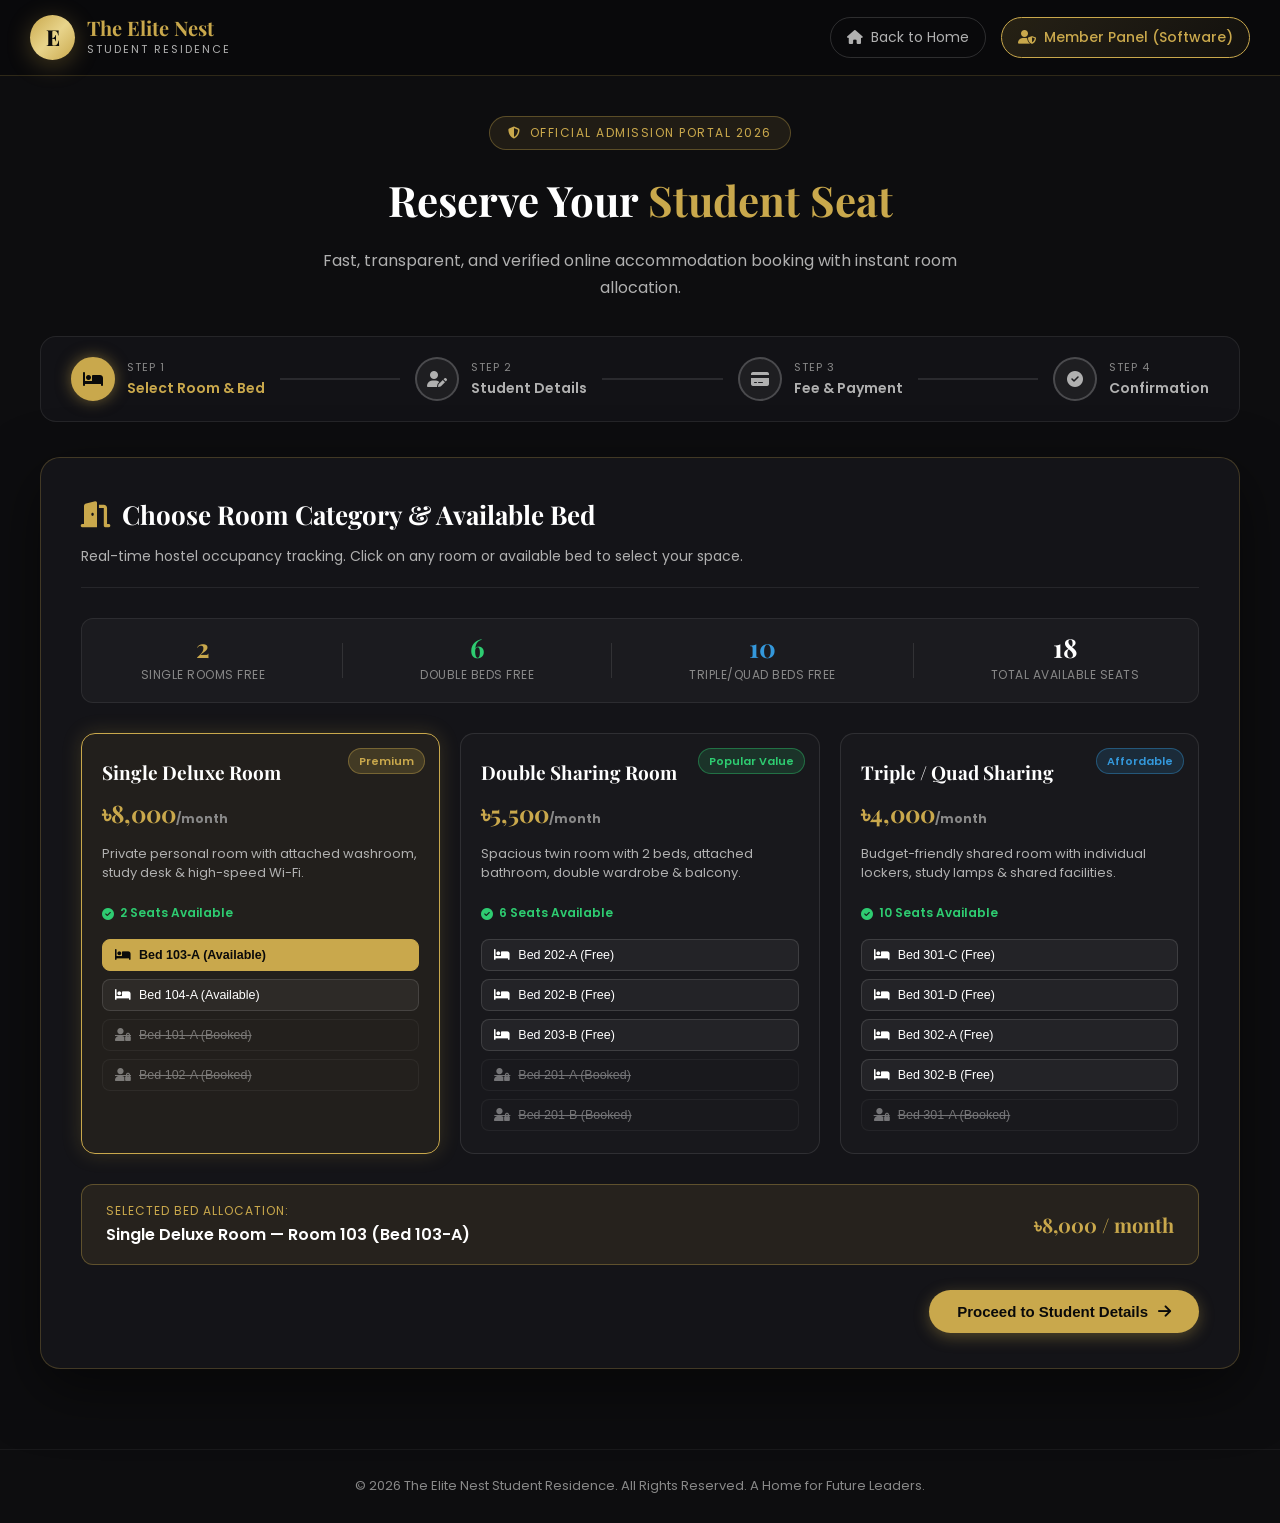
==== booking.html @ 665ea62c "Initial commit: Complete student hostel website, booking system and admin software" ====
<!DOCTYPE html>
<html lang="en">
<head>
    <meta charset="UTF-8">
    <meta name="viewport" content="width=device-width, initial-scale=1.0">
    <title>Online Admission & Seat Booking | The Elite Nest Student Residence</title>
    <meta name="description" content="Book your hostel seat online at The Elite Nest Student Residence. Check real-time seat availability, submit student details, and complete payment.">
    <link rel="preconnect" href="https://fonts.googleapis.com">
    <link rel="preconnect" href="https://fonts.gstatic.com" crossorigin>
    <link href="https://fonts.googleapis.com/css2?family=Playfair+Display:wght@500;600;700;800&family=Poppins:wght@300;400;500;600;700&family=Noto+Sans+Bengali:wght@400;500;600;700&display=swap" rel="stylesheet">
    <link rel="stylesheet" href="https://cdnjs.cloudflare.com/ajax/libs/font-awesome/6.5.1/css/all.min.css">
    <link rel="stylesheet" href="css/style.css">
    <link rel="stylesheet" href="css/booking.css">
    <link rel="stylesheet" href="css/responsive.css">
</head>
<body class="booking-body">

    <!-- Top Navigation Bar -->
    <header class="booking-header">
        <div class="booking-nav-container">
            <a href="index.html" class="logo">
                <span class="logo-icon">E</span>
                <div class="logo-text">
                    <span class="logo-name">The Elite Nest</span>
                    <span class="logo-tagline">Student Residence</span>
                </div>
            </a>
            
            <div class="booking-header-actions">
                <a href="index.html" class="header-link"><i class="fas fa-home"></i> Back to Home</a>
                <a href="member-panel.html" class="header-link panel-link"><i class="fas fa-user-shield"></i> Member Panel (Software)</a>
            </div>
        </div>
    </header>

    <!-- Main Booking Section -->
    <main class="booking-main">
        <div class="booking-container">
            
            <!-- Page Title -->
            <div class="booking-hero-header">
                <span class="booking-badge"><i class="fas fa-shield-alt"></i> Official Admission Portal 2026</span>
                <h1 class="booking-title">Reserve Your <span class="gold-text">Student Seat</span></h1>
                <p class="booking-subtitle">Fast, transparent, and verified online accommodation booking with instant room allocation.</p>
            </div>

            <!-- Stepper Indicators -->
            <div class="stepper-wrapper">
                <div class="stepper-item active" data-step="1">
                    <div class="stepper-circle"><i class="fas fa-bed"></i></div>
                    <div class="stepper-label">
                        <span class="step-num">Step 1</span>
                        <span class="step-title">Select Room & Bed</span>
                    </div>
                </div>
                <div class="stepper-line"></div>
                <div class="stepper-item" data-step="2">
                    <div class="stepper-circle"><i class="fas fa-user-edit"></i></div>
                    <div class="stepper-label">
                        <span class="step-num">Step 2</span>
                        <span class="step-title">Student Details</span>
                    </div>
                </div>
                <div class="stepper-line"></div>
                <div class="stepper-item" data-step="3">
                    <div class="stepper-circle"><i class="fas fa-credit-card"></i></div>
                    <div class="stepper-label">
                        <span class="step-num">Step 3</span>
                        <span class="step-title">Fee & Payment</span>
                    </div>
                </div>
                <div class="stepper-line"></div>
                <div class="stepper-item" data-step="4">
                    <div class="stepper-circle"><i class="fas fa-check-circle"></i></div>
                    <div class="stepper-label">
                        <span class="step-num">Step 4</span>
                        <span class="step-title">Confirmation</span>
                    </div>
                </div>
            </div>

            <!-- Multi-step Form Content -->
            <div class="booking-card">

                <!-- ================= STEP 1: SELECT ROOM & SEAT ================= -->
                <section id="step-1" class="booking-step active">
                    <div class="step-header">
                        <h2><i class="fas fa-door-open gold-text"></i> Choose Room Category & Available Bed</h2>
                        <p>Real-time hostel occupancy tracking. Click on any room or available bed to select your space.</p>
                    </div>

                    <!-- Live Availability Summary Bar -->
                    <div class="live-availability-bar">
                        <div class="avail-stat">
                            <span class="avail-val text-gold" id="availSingleCount">2</span>
                            <span class="avail-name">Single Rooms Free</span>
                        </div>
                        <div class="avail-divider"></div>
                        <div class="avail-stat">
                            <span class="avail-val text-green" id="availDoubleCount">6</span>
                            <span class="avail-name">Double Beds Free</span>
                        </div>
                        <div class="avail-divider"></div>
                        <div class="avail-stat">
                            <span class="avail-val text-blue" id="availTripleCount">10</span>
                            <span class="avail-name">Triple/Quad Beds Free</span>
                        </div>
                        <div class="avail-divider"></div>
                        <div class="avail-stat total">
                            <span class="avail-val" id="totalAvailBeds">18</span>
                            <span class="avail-name">Total Available Seats</span>
                        </div>
                    </div>

                    <!-- Room Type Selector Cards -->
                    <div class="room-selector-grid">
                        
                        <!-- Option 1: Single -->
                        <div class="room-select-card active" data-type="single" data-rent="8000" data-name="Single Deluxe Room">
                            <div class="r-badge">Premium</div>
                            <div class="r-top">
                                <h3>Single Deluxe Room</h3>
                                <div class="r-price">৳8,000<span>/month</span></div>
                            </div>
                            <p class="r-desc">Private personal room with attached washroom, study desk & high-speed Wi-Fi.</p>
                            <div class="r-status-badge free"><i class="fas fa-check-circle"></i> 2 Seats Available</div>
                            <div class="r-bed-grid">
                                <button type="button" class="bed-chip selected" data-room="Room 103" data-bed="Bed 103-A">
                                    <i class="fas fa-bed"></i> Bed 103-A (Available)
                                </button>
                                <button type="button" class="bed-chip" data-room="Room 104" data-bed="Bed 104-A">
                                    <i class="fas fa-bed"></i> Bed 104-A (Available)
                                </button>
                                <button type="button" class="bed-chip occupied" disabled title="Already Booked by Student">
                                    <i class="fas fa-user-lock"></i> Bed 101-A (Booked)
                                </button>
                                <button type="button" class="bed-chip occupied" disabled title="Already Booked by Student">
                                    <i class="fas fa-user-lock"></i> Bed 102-A (Booked)
                                </button>
                            </div>
                        </div>

                        <!-- Option 2: Double -->
                        <div class="room-select-card" data-type="double" data-rent="5500" data-name="Double Sharing Room">
                            <div class="r-badge popular">Popular Value</div>
                            <div class="r-top">
                                <h3>Double Sharing Room</h3>
                                <div class="r-price">৳5,500<span>/month</span></div>
                            </div>
                            <p class="r-desc">Spacious twin room with 2 beds, attached bathroom, double wardrobe & balcony.</p>
                            <div class="r-status-badge free"><i class="fas fa-check-circle"></i> 6 Seats Available</div>
                            <div class="r-bed-grid">
                                <button type="button" class="bed-chip" data-room="Room 202" data-bed="Bed 202-A">
                                    <i class="fas fa-bed"></i> Bed 202-A (Free)
                                </button>
                                <button type="button" class="bed-chip" data-room="Room 202" data-bed="Bed 202-B">
                                    <i class="fas fa-bed"></i> Bed 202-B (Free)
                                </button>
                                <button type="button" class="bed-chip" data-room="Room 203" data-bed="Bed 203-B">
                                    <i class="fas fa-bed"></i> Bed 203-B (Free)
                                </button>
                                <button type="button" class="bed-chip occupied" disabled title="Already Booked">
                                    <i class="fas fa-user-lock"></i> Bed 201-A (Booked)
                                </button>
                                <button type="button" class="bed-chip occupied" disabled title="Already Booked">
                                    <i class="fas fa-user-lock"></i> Bed 201-B (Booked)
                                </button>
                            </div>
                        </div>

                        <!-- Option 3: Triple/Quad -->
                        <div class="room-select-card" data-type="triple" data-rent="4000" data-name="Triple / Quad Sharing">
                            <div class="r-badge budget">Affordable</div>
                            <div class="r-top">
                                <h3>Triple / Quad Sharing</h3>
                                <div class="r-price">৳4,000<span>/month</span></div>
                            </div>
                            <p class="r-desc">Budget-friendly shared room with individual lockers, study lamps & shared facilities.</p>
                            <div class="r-status-badge free"><i class="fas fa-check-circle"></i> 10 Seats Available</div>
                            <div class="r-bed-grid">
                                <button type="button" class="bed-chip" data-room="Room 301" data-bed="Bed 301-C">
                                    <i class="fas fa-bed"></i> Bed 301-C (Free)
                                </button>
                                <button type="button" class="bed-chip" data-room="Room 301" data-bed="Bed 301-D">
                                    <i class="fas fa-bed"></i> Bed 301-D (Free)
                                </button>
                                <button type="button" class="bed-chip" data-room="Room 302" data-bed="Bed 302-A">
                                    <i class="fas fa-bed"></i> Bed 302-A (Free)
                                </button>
                                <button type="button" class="bed-chip" data-room="Room 302" data-bed="Bed 302-B">
                                    <i class="fas fa-bed"></i> Bed 302-B (Free)
                                </button>
                                <button type="button" class="bed-chip occupied" disabled title="Booked">
                                    <i class="fas fa-user-lock"></i> Bed 301-A (Booked)
                                </button>
                            </div>
                        </div>
                    </div>

                    <!-- Selected Summary Bar -->
                    <div class="selected-room-bar">
                        <div class="selected-info">
                            <span class="sel-label">Selected Bed Allocation:</span>
                            <span class="sel-value" id="selectedBedSummary">Single Deluxe Room — Room 103 (Bed 103-A)</span>
                        </div>
                        <div class="selected-rate">
                            <span class="sel-rent" id="selectedRentSummary">৳8,000 / month</span>
                        </div>
                    </div>

                    <!-- Step 1 Actions -->
                    <div class="step-actions">
                        <div></div>
                        <button type="button" class="btn-step btn-next" onclick="goToStep(2)">
                            Proceed to Student Details <i class="fas fa-arrow-right"></i>
                        </button>
                    </div>
                </section>

                <!-- ================= STEP 2: STUDENT DETAILS FORM ================= -->
                <section id="step-2" class="booking-step">
                    <div class="step-header">
                        <h2><i class="fas fa-user-graduate gold-text"></i> Student & Guardian Information</h2>
                        <p>Fill out the official student residence application form. All fields are securely stored in the hostel database.</p>
                    </div>

                    <form id="studentRegistrationForm" class="booking-form-grid" onsubmit="event.preventDefault(); goToStep(3);">
                        
                        <!-- Section: Personal Info -->
                        <div class="form-section-title">
                            <i class="fas fa-id-card"></i> 1. Personal Information
                        </div>

                        <div class="form-field">
                            <label>Full Student Name <span class="req">*</span></label>
                            <div class="input-wrap">
                                <i class="fas fa-user"></i>
                                <input type="text" id="studentName" placeholder="e.g. Shakib Al Hasan" required value="Sabbir Ahmed">
                            </div>
                        </div>

                        <div class="form-field">
                            <label>Gender <span class="req">*</span></label>
                            <div class="input-wrap">
                                <i class="fas fa-venus-mars"></i>
                                <select id="studentGender" required>
                                    <option value="Male" selected>Male</option>
                                    <option value="Female">Female</option>
                                    <option value="Other">Other</option>
                                </select>
                            </div>
                        </div>

                        <div class="form-field">
                            <label>Student Mobile Number <span class="req">*</span></label>
                            <div class="input-wrap">
                                <i class="fas fa-phone-alt"></i>
                                <input type="tel" id="studentPhone" placeholder="017XXXXXXXX" required value="01712-345678">
                            </div>
                        </div>

                        <div class="form-field">
                            <label>Email Address <span class="req">*</span></label>
                            <div class="input-wrap">
                                <i class="fas fa-envelope"></i>
                                <input type="email" id="studentEmail" placeholder="student@example.com" required value="sabbir.student@gmail.com">
                            </div>
                        </div>

                        <div class="form-field">
                            <label>Blood Group</label>
                            <div class="input-wrap">
                                <i class="fas fa-tint"></i>
                                <select id="studentBlood">
                                    <option value="A+">A+</option>
                                    <option value="B+" selected>B+</option>
                                    <option value="O+">O+</option>
                                    <option value="AB+">AB+</option>
                                    <option value="A-">A-</option>
                                    <option value="B-">B-</option>
                                    <option value="O-">O-</option>
                                    <option value="AB-">AB-</option>
                                </select>
                            </div>
                        </div>

                        <div class="form-field">
                            <label>Date of Birth</label>
                            <div class="input-wrap">
                                <i class="fas fa-calendar-alt"></i>
                                <input type="date" id="studentDob" value="2003-05-15">
                            </div>
                        </div>

                        <!-- Section: Guardian Info -->
                        <div class="form-section-title">
                            <i class="fas fa-users"></i> 2. Parents & Guardian Details
                        </div>

                        <div class="form-field">
                            <label>Father's Name <span class="req">*</span></label>
                            <div class="input-wrap">
                                <i class="fas fa-male"></i>
                                <input type="text" id="fatherName" placeholder="Father's full name" required value="Mohammad Nurul Islam">
                            </div>
                        </div>

                        <div class="form-field">
                            <label>Mother's Name <span class="req">*</span></label>
                            <div class="input-wrap">
                                <i class="fas fa-female"></i>
                                <input type="text" id="motherName" placeholder="Mother's full name" required value="Shirin Akhter">
                            </div>
                        </div>

                        <div class="form-field">
                            <label>Guardian / Emergency Phone <span class="req">*</span></label>
                            <div class="input-wrap">
                                <i class="fas fa-phone-volume"></i>
                                <input type="tel" id="guardianPhone" placeholder="018XXXXXXXX" required value="01819-223344">
                            </div>
                        </div>

                        <div class="form-field">
                            <label>Guardian Relation</label>
                            <div class="input-wrap">
                                <i class="fas fa-handshake"></i>
                                <input type="text" id="guardianRelation" placeholder="Father / Mother / Uncle" value="Father">
                            </div>
                        </div>

                        <!-- Section: Academic Info -->
                        <div class="form-section-title">
                            <i class="fas fa-university"></i> 3. Academic & Institute Details
                        </div>

                        <div class="form-field">
                            <label>College / University Name <span class="req">*</span></label>
                            <div class="input-wrap">
                                <i class="fas fa-graduation-cap"></i>
                                <input type="text" id="instituteName" placeholder="e.g. BUET, Dhaka University, NSU" required value="University of Dhaka (DU)">
                            </div>
                        </div>

                        <div class="form-field">
                            <label>Department / Subject <span class="req">*</span></label>
                            <div class="input-wrap">
                                <i class="fas fa-book"></i>
                                <input type="text" id="deptName" placeholder="e.g. Computer Science, Economics" required value="Software Engineering">
                            </div>
                        </div>

                        <div class="form-field">
                            <label>Student Roll / ID Number</label>
                            <div class="input-wrap">
                                <i class="fas fa-id-badge"></i>
                                <input type="text" id="studentRoll" placeholder="e.g. DU-2026-891" value="DU-SE-2026">
                            </div>
                        </div>

                        <div class="form-field">
                            <label>Semester / Academic Year</label>
                            <div class="input-wrap">
                                <i class="fas fa-layer-group"></i>
                                <input type="text" id="academicYear" placeholder="e.g. 1st Year, 2nd Semester" value="2nd Year">
                            </div>
                        </div>

                        <!-- Section: Address -->
                        <div class="form-section-title">
                            <i class="fas fa-map-marked-alt"></i> 4. Permanent Address
                        </div>

                        <div class="form-field full-width">
                            <label>Full Permanent Address (Village/Road, Post Office, Thana/Upazila, District) <span class="req">*</span></label>
                            <div class="input-wrap">
                                <i class="fas fa-home"></i>
                                <textarea id="permanentAddress" rows="2" placeholder="House/Village, Post Office, Police Station, District..." required>House #12, Road #4, Shantinagar, Mymensingh Sadar, Mymensingh</textarea>
                            </div>
                        </div>

                        <!-- Checkbox for rules -->
                        <div class="form-field full-width agreement-box">
                            <label class="check-label">
                                <input type="checkbox" id="agreeRules" checked required>
                                <span>I certify that all information provided above is true and I agree to abide by the codes of conduct, curfew rules, and discipline policies of <strong>The Elite Nest Student Residence</strong>.</span>
                            </label>
                        </div>

                        <!-- Step 2 Actions -->
                        <div class="step-actions full-width">
                            <button type="button" class="btn-step btn-prev" onclick="goToStep(1)">
                                <i class="fas fa-arrow-left"></i> Back to Room Selection
                            </button>
                            <button type="submit" class="btn-step btn-next">
                                Continue to Payment <i class="fas fa-arrow-right"></i>
                            </button>
                        </div>
                    </form>
                </section>

                <!-- ================= STEP 3: PAYMENT GATEWAY ================= -->
                <section id="step-3" class="booking-step">
                    <div class="step-header">
                        <h2><i class="fas fa-wallet gold-text"></i> Invoice & Payment Gateway Demo</h2>
                        <p>Complete payment to confirm your seat reservation. You will instantly receive booking credentials and access to the Member Panel.</p>
                    </div>

                    <div class="payment-layout">
                        <!-- Invoice Summary Column -->
                        <div class="invoice-summary-card">
                            <div class="invoice-header">
                                <div class="inv-brand">
                                    <span class="inv-logo">E</span>
                                    <span>The Elite Nest Residence</span>
                                </div>
                                <span class="inv-type">Admission Voucher</span>
                            </div>

                            <div class="invoice-student-snippet">
                                <div><strong id="invStudentName">Sabbir Ahmed</strong></div>
                                <div class="text-muted" id="invInstitute">University of Dhaka (DU)</div>
                                <div class="inv-pill" id="invRoomSnippet"><i class="fas fa-bed"></i> Room 103 (Bed 103-A)</div>
                            </div>

                            <div class="invoice-table">
                                <div class="inv-row">
                                    <span>1st Month Rent (<span id="invRoomTitle">Single Room</span>)</span>
                                    <strong id="invRentAmount">৳8,000</strong>
                                </div>
                                <div class="inv-row">
                                    <span>Security Deposit (Refundable)</span>
                                    <strong>৳5,000</strong>
                                </div>
                                <div class="inv-row">
                                    <span>Monthly Meal Fee (3 Times/Day)</span>
                                    <div class="meal-toggle-inline">
                                        <input type="checkbox" id="includeMealCheck" checked onchange="calculateTotalPayable()">
                                        <label for="includeMealCheck">Include (৳3,500)</label>
                                    </div>
                                    <strong id="invMealAmount">৳3,500</strong>
                                </div>
                                <div class="inv-row">
                                    <span>Admission & Wi-Fi Setup Fee</span>
                                    <span class="text-green"><del class="text-muted">৳1,500</del> <strong>৳0 (Free)</strong></span>
                                </div>
                                <div class="inv-divider"></div>
                                <div class="inv-row total-row">
                                    <span>Total Payable Today:</span>
                                    <strong class="total-price gold-text" id="invTotalAmount">৳16,500</strong>
                                </div>
                            </div>

                            <div class="secure-badge">
                                <i class="fas fa-lock"></i> 256-Bit SSL Encrypted & Verified Transaction
                            </div>
                        </div>

                        <!-- Payment Methods Column -->
                        <div class="payment-methods-card">
                            <h3>Select Payment Method</h3>
                            
                            <!-- Payment Option Tabs -->
                            <div class="pay-tabs">
                                <div class="pay-tab active" data-method="bkash">
                                    <img src="https://images.unsplash.com/photo-1556742049-0a67c5574f73?w=80&q=80" alt="bKash" class="pay-tab-icon">
                                    <span>bKash</span>
                                </div>
                                <div class="pay-tab" data-method="nagad">
                                    <span class="pay-tab-badge">Nagad</span>
                                    <span>Nagad</span>
                                </div>
                                <div class="pay-tab" data-method="rocket">
                                    <span class="pay-tab-badge rocket">Rocket</span>
                                    <span>Rocket</span>
                                </div>
                                <div class="pay-tab" data-method="card">
                                    <i class="fas fa-credit-card pay-tab-icon-fa"></i>
                                    <span>Cards / Visa</span>
                                </div>
                            </div>

                            <!-- bKash Panel -->
                            <div class="pay-panel active" id="panel-bkash">
                                <div class="gateway-instruction">
                                    <div class="merchant-box">
                                        <span class="m-label">Hostel bKash Merchant Number:</span>
                                        <span class="m-num">01799-887766</span>
                                        <button type="button" class="btn-copy" onclick="alert('Merchant number copied!')"><i class="fas fa-copy"></i> Copy</button>
                                    </div>
                                    <ol class="pay-steps-list">
                                        <li>Go to your bKash Mobile App or Dial *247#</li>
                                        <li>Choose <strong>Make Payment</strong> or Send Money</li>
                                        <li>Enter Merchant Account <strong>01799887766</strong></li>
                                        <li>Enter Amount: <strong id="bkashPayAmount">৳16,500</strong></li>
                                        <li>Enter Reference: <strong>ELITENEST</strong></li>
                                    </ol>
                                </div>

                                <div class="pay-form">
                                    <div class="form-field">
                                        <label>Your bKash Wallet Number <span class="req">*</span></label>
                                        <div class="input-wrap">
                                            <i class="fas fa-mobile-alt"></i>
                                            <input type="tel" id="bkashWalletNum" placeholder="01XXXXXXXXX" value="01712345678">
                                        </div>
                                    </div>
                                    <div class="form-field">
                                        <label>Transaction ID (TrxID) <span class="req">*</span></label>
                                        <div class="input-wrap">
                                            <i class="fas fa-receipt"></i>
                                            <input type="text" id="bkashTrxId" placeholder="e.g. BK892X78L1" value="BK892X78L1">
                                        </div>
                                    </div>
                                </div>
                            </div>

                            <!-- Instant Demo Payment Button -->
                            <div class="instant-demo-pay-box">
                                <div class="demo-notice">
                                    <i class="fas fa-info-circle"></i> <strong>Demo Simulator:</strong> Click below to simulate instantaneous payment verification without needing real funds.
                                </div>
                                <button type="button" class="btn-step btn-pay-now" id="btnPayConfirm" onclick="simulatePaymentProcess()">
                                    <i class="fas fa-check-double"></i> Complete Payment & Confirm Seat
                                </button>
                            </div>

                            <div class="step-actions mt-3">
                                <button type="button" class="btn-step btn-prev" onclick="goToStep(2)">
                                    <i class="fas fa-arrow-left"></i> Edit Student Details
                                </button>
                            </div>
                        </div>
                    </div>
                </section>

                <!-- ================= STEP 4: CONFIRMATION & ACCESS ================= -->
                <section id="step-4" class="booking-step">
                    <div class="confirmation-success-wrap">
                        
                        <div class="success-icon-ring">
                            <i class="fas fa-check"></i>
                        </div>

                        <span class="success-badge"><i class="fas fa-clock"></i> Payment Received — Awaiting Admin Approval</span>
                        <h2 class="success-title">Application Submitted Successfully!</h2>
                        <p class="success-subtitle">Thank you for applying to <strong>The Elite Nest Student Residence</strong>. Your payment has been received and your booking request has been sent to the hostel administrator for final verification and approval.</p>

                        <!-- Digital Student Booking Voucher Card -->
                        <div class="voucher-card">
                            <div class="voucher-top">
                                <div class="v-brand">
                                    <span class="logo-icon">E</span>
                                    <div>
                                        <h4>The Elite Nest</h4>
                                        <small>Student Residence</small>
                                    </div>
                                </div>
                                <div class="v-status">
                                    <span class="v-badge-paid" style="background:#f59e0b;"><i class="fas fa-hourglass-half"></i> PENDING ADMIN APPROVAL</span>
                                </div>
                            </div>

                            <div class="voucher-grid">
                                <div class="v-item">
                                    <span class="v-lbl">Booking Reference ID</span>
                                    <strong class="v-val gold-text" id="confBookingId">EN-2026-9042</strong>
                                </div>
                                <div class="v-item">
                                    <span class="v-lbl">Student Name</span>
                                    <strong class="v-val" id="confStudentName">Sabbir Ahmed</strong>
                                </div>
                                <div class="v-item">
                                    <span class="v-lbl">Allocated Room & Bed</span>
                                    <strong class="v-val text-green" id="confAllocatedBed">Room 103 — Bed 103-A</strong>
                                </div>
                                <div class="v-item">
                                    <span class="v-lbl">Institute</span>
                                    <strong class="v-val" id="confInstitute">University of Dhaka (DU)</strong>
                                </div>
                                <div class="v-item">
                                    <span class="v-lbl">Total Paid Amount</span>
                                    <strong class="v-val" id="confPaidAmount">৳16,500</strong>
                                </div>
                                <div class="v-item">
                                    <span class="v-lbl">Remaining Due</span>
                                    <strong class="v-val text-green">৳0 (Cleared)</strong>
                                </div>
                                <div class="v-item">
                                    <span class="v-lbl">Payment Method & TrxID</span>
                                    <strong class="v-val" id="confTrxSnippet">bKash (BK892X78L1)</strong>
                                </div>
                                <div class="v-item">
                                    <span class="v-lbl">Check-In Date</span>
                                    <strong class="v-val">Immediately / Next 1st of Month</strong>
                                </div>
                            </div>

                            <div class="voucher-barcode">
                                <div class="barcode-lines"></div>
                                <span>* EN-2026-STUDENT-PASS-VERIFIED *</span>
                            </div>
                        </div>

                        <!-- CTA to Enter Member Panel Software -->
                        <div class="confirmation-cta-actions">
                            <a href="member-panel.html" class="btn-step btn-panel-direct">
                                <i class="fas fa-laptop-code"></i> Enter Member Panel (Hostel Software) <i class="fas fa-external-link-alt"></i>
                            </a>
                            <button type="button" class="btn-step btn-outline" onclick="window.print()">
                                <i class="fas fa-print"></i> Print Admission Voucher
                            </button>
                            <a href="index.html" class="btn-step btn-home-link">
                                <i class="fas fa-home"></i> Back to Homepage
                            </a>
                        </div>
                    </div>
                </section>

            </div>
        </div>
    </main>

    <!-- Footer -->
    <footer class="booking-mini-footer">
        <p>&copy; 2026 The Elite Nest Student Residence. All Rights Reserved. A Home for Future Leaders.</p>
    </footer>

    <!-- Scripts -->
    <script src="js/hostel-data.js"></script>
    <script src="js/booking.js"></script>
</body>
</html>
---- css/style.css ----
/* ========================================
   THE ELITE NEST - STUDENT RESIDENCE
   Main Stylesheet
   Color Palette: Black, Gold, Dark Gray, White
   ======================================== */

/* ---------- CSS Variables ---------- */
:root {
    --gold: #c9a84c;
    --gold-light: #d4b96a;
    --gold-dark: #a68a3a;
    --gold-gradient: linear-gradient(135deg, #c9a84c, #e8d48b, #c9a84c);
    --black: #0a0a0a;
    --black-light: #1a1a1a;
    --dark: #111111;
    --dark-gray: #1e1e1e;
    --gray: #2a2a2a;
    --gray-medium: #888;
    --gray-light: #b0b0b0;
    --white: #ffffff;
    --off-white: #f5f5f0;
    --cream: #faf8f2;

    --font-heading: 'Playfair Display', serif;
    --font-body: 'Poppins', sans-serif;
    --font-bengali: 'Noto Sans Bengali', sans-serif;

    --shadow-sm: 0 2px 10px rgba(0,0,0,0.1);
    --shadow-md: 0 5px 25px rgba(0,0,0,0.15);
    --shadow-lg: 0 10px 40px rgba(0,0,0,0.2);
    --shadow-gold: 0 5px 25px rgba(201,168,76,0.3);

    --transition: all 0.3s ease;
    --transition-slow: all 0.6s ease;

    --radius-sm: 8px;
    --radius-md: 12px;
    --radius-lg: 20px;
    --radius-xl: 30px;
}

/* ---------- Reset & Base ---------- */
*,
*::before,
*::after {
    margin: 0;
    padding: 0;
    box-sizing: border-box;
}

html {
    scroll-behavior: smooth;
    scroll-padding-top: 80px;
}

body {
    font-family: var(--font-body);
    font-size: 16px;
    line-height: 1.7;
    color: var(--dark);
    background: var(--white);
    overflow-x: hidden;
}

a {
    text-decoration: none;
    color: inherit;
    transition: var(--transition);
}

img {
    max-width: 100%;
    height: auto;
    display: block;
}

ul {
    list-style: none;
}

.container {
    max-width: 1580px;
    margin: 0 auto;
    padding: 0 clamp(20px, 3.5vw, 55px);
}

.section {
    padding: 100px 0;
}

.gold-text {
    color: var(--gold);
}

/* ---------- Preloader ---------- */
#preloader {
    position: fixed;
    top: 0;
    left: 0;
    width: 100%;
    height: 100%;
    background: var(--black);
    display: flex;
    align-items: center;
    justify-content: center;
    z-index: 99999;
    transition: opacity 0.5s ease, visibility 0.5s ease;
}

#preloader.hidden {
    opacity: 0;
    visibility: hidden;
}

.loader {
    text-align: center;
}

.crown-icon {
    font-size: 50px;
    animation: pulse 1.5s infinite;
}

.loader-text {
    font-family: var(--font-heading);
    font-size: 28px;
    color: var(--gold);
    margin-top: 15px;
    letter-spacing: 3px;
}

@keyframes pulse {
    0%, 100% { transform: scale(1); opacity: 1; }
    50% { transform: scale(1.1); opacity: 0.7; }
}

/* ---------- WhatsApp Float ---------- */
.whatsapp-float {
    position: fixed;
    bottom: 30px;
    right: 30px;
    width: 60px;
    height: 60px;
    background: #25D366;
    color: white;
    border-radius: 50%;
    display: flex;
    align-items: center;
    justify-content: center;
    font-size: 30px;
    z-index: 999;
    box-shadow: 0 4px 15px rgba(37,211,102,0.4);
    transition: var(--transition);
}

.whatsapp-float:hover {
    transform: scale(1.1);
    box-shadow: 0 6px 25px rgba(37,211,102,0.5);
}

/* ---------- Back to Top ---------- */
#backToTop {
    position: fixed;
    bottom: 100px;
    right: 30px;
    width: 45px;
    height: 45px;
    background: var(--gold);
    color: var(--black);
    border: none;
    border-radius: 50%;
    cursor: pointer;
    font-size: 18px;
    z-index: 998;
    opacity: 0;
    visibility: hidden;
    transition: var(--transition);
    box-shadow: var(--shadow-gold);
}

#backToTop.visible {
    opacity: 1;
    visibility: visible;
}

#backToTop:hover {
    background: var(--gold-dark);
    transform: translateY(-3px);
}

/* ==================== NAVBAR ==================== */
#header {
    position: fixed;
    top: 0;
    left: 0;
    width: 100%;
    z-index: 1000;
    transition: var(--transition);
}

#header.scrolled {
    background: rgba(10, 10, 10, 0.95);
    backdrop-filter: blur(20px);
    box-shadow: 0 2px 20px rgba(0,0,0,0.3);
}

.navbar {
    padding: 15px 0;
    transition: var(--transition);
}

#header.scrolled .navbar {
    padding: 10px 0;
}

.navbar .container {
    display: flex;
    align-items: center;
    justify-content: space-between;
}

.mobile-only {
    display: none;
}

/* Logo */
.logo {
    display: flex;
    align-items: center;
    gap: 12px;
    z-index: 1001;
}

.logo-icon {
    width: 45px;
    height: 45px;
    background: var(--gold-gradient);
    color: var(--black);
    display: flex;
    align-items: center;
    justify-content: center;
    font-family: var(--font-heading);
    font-size: 22px;
    font-weight: 800;
    border-radius: 50%;
    box-shadow: var(--shadow-gold);
}

.logo-text {
    display: flex;
    flex-direction: column;
}

.logo-name {
    font-family: var(--font-heading);
    font-size: 20px;
    font-weight: 700;
    color: var(--gold);
    line-height: 1.2;
}

.logo-tagline {
    font-size: 11px;
    color: var(--gray-light);
    letter-spacing: 2px;
    text-transform: uppercase;
}

/* Nav Links */
.nav-links {
    display: flex;
    align-items: center;
    gap: 30px;
}

.nav-links a {
    color: var(--white);
    font-size: 15px;
    font-weight: 400;
    position: relative;
    padding: 5px 0;
}

.nav-links a::after {
    content: '';
    position: absolute;
    bottom: 0;
    left: 0;
    width: 0;
    height: 2px;
    background: var(--gold);
    transition: var(--transition);
}

.nav-links a:hover,
.nav-links a.active {
    color: var(--gold);
}

.nav-links a:hover::after,
.nav-links a.active::after {
    width: 100%;
}

/* Nav Buttons (Pill shaped with icons) */
.nav-buttons {
    display: flex;
    align-items: center;
    gap: 10px;
}

.nav-btn {
    display: inline-flex;
    align-items: center;
    gap: 8px;
    padding: 9px 20px;
    border-radius: 50px;
    font-size: 13.5px;
    font-weight: 500;
    transition: var(--transition);
    white-space: nowrap;
}

.nav-btn i {
    font-size: 14px;
}

.nav-btn-outline {
    background: transparent;
    color: var(--white);
    border: 1.5px solid rgba(255, 255, 255, 0.35);
}

.nav-btn-outline:hover {
    border-color: var(--gold);
    color: var(--gold);
    background: rgba(201, 168, 76, 0.08);
}

.nav-btn-filled {
    background: linear-gradient(135deg, #1a3a6b, #2d1f5e);
    color: var(--white);
    border: 1.5px solid rgba(255, 255, 255, 0.15);
    box-shadow: 0 3px 12px rgba(26, 58, 107, 0.4);
}

.nav-btn-filled:hover {
    background: linear-gradient(135deg, #244b8a, #3d2b7e);
    transform: translateY(-1px);
    box-shadow: 0 5px 18px rgba(26, 58, 107, 0.6);
    color: var(--white);
}

/* Hamburger */
.hamburger {
    display: none;
    flex-direction: column;
    gap: 5px;
    background: none;
    border: none;
    cursor: pointer;
    z-index: 1001;
    padding: 5px;
}

.hamburger span {
    width: 28px;
    height: 2px;
    background: var(--gold);
    transition: var(--transition);
    display: block;
}

.hamburger.active span:nth-child(1) {
    transform: rotate(45deg) translate(5px, 5px);
}

.hamburger.active span:nth-child(2) {
    opacity: 0;
}

.hamburger.active span:nth-child(3) {
    transform: rotate(-45deg) translate(5px, -5px);
}

/* ==================== BUTTONS ==================== */
.btn {
    display: inline-flex;
    align-items: center;
    gap: 8px;
    padding: 12px 28px;
    border-radius: var(--radius-sm);
    font-family: var(--font-body);
    font-size: 15px;
    font-weight: 500;
    cursor: pointer;
    transition: var(--transition);
    border: 2px solid transparent;
    text-align: center;
    justify-content: center;
}

.btn-primary {
    background: var(--gold);
    color: var(--black);
    border-color: var(--gold);
}

.btn-primary:hover {
    background: var(--gold-dark);
    border-color: var(--gold-dark);
    transform: translateY(-2px);
    box-shadow: var(--shadow-gold);
}

.btn-outline {
    background: transparent;
    color: var(--gold);
    border-color: var(--gold);
}

.btn-outline:hover {
    background: var(--gold);
    color: var(--black);
    transform: translateY(-2px);
}

.btn-lg {
    padding: 15px 35px;
    font-size: 16px;
}

.btn-block {
    width: 100%;
}

/* ==================== HERO ==================== */
.hero {
    position: relative;
    min-height: 100vh;
    display: flex;
    align-items: center;
    background: var(--black);
    overflow: hidden;
    padding: 130px 0 60px;
}

.hero-container {
    width: 100%;
    max-width: 1620px;
    margin: 0 auto;
    padding: 0 clamp(20px, 3.5vw, 55px);
    position: relative;
    z-index: 2;
}

.hero-center-badge {
    display: flex;
    justify-content: center;
    align-items: center;
    margin-bottom: 25px;
    width: 100%;
    animation: fadeInDown 0.8s ease 0.2s both;
}

.hero-center-badge .hero-badge {
    margin-bottom: 0;
}

.hero-bg-pattern {
    position: absolute;
    top: 0;
    left: 0;
    width: 100%;
    height: 100%;
    background-image:
        radial-gradient(circle at 20% 50%, rgba(201,168,76,0.06) 0%, transparent 50%),
        radial-gradient(circle at 80% 20%, rgba(201,168,76,0.04) 0%, transparent 40%);
    pointer-events: none;
}

/* Subtle grid pattern */
.hero-bg-pattern::before {
    content: '';
    position: absolute;
    top: 0;
    left: 0;
    width: 100%;
    height: 100%;
    background-image: 
        linear-gradient(rgba(201,168,76,0.03) 1px, transparent 1px),
        linear-gradient(90deg, rgba(201,168,76,0.03) 1px, transparent 1px);
    background-size: 60px 60px;
}

.hero-grid {
    display: grid;
    grid-template-columns: 1.15fr 0.85fr;
    gap: clamp(30px, 3.5vw, 65px);
    align-items: center;
    width: 100%;
    position: relative;
    z-index: 2;
}

/* ---- Hero Left: Content ---- */
.hero-content {
    color: var(--white);
    text-align: left;
}

.hero-badge {
    display: inline-flex;
    align-items: center;
    gap: 8px;
    padding: 8px 22px;
    border: 1px solid rgba(201,168,76,0.45);
    color: var(--gold);
    font-size: 13px;
    font-weight: 500;
    letter-spacing: 1.5px;
    border-radius: 50px;
    background: rgba(201,168,76,0.1);
    box-shadow: 0 4px 15px rgba(0,0,0,0.3);
    backdrop-filter: blur(8px);
}

.hero-badge i {
    font-size: 11px;
    color: var(--gold-light);
}

.hero-title {
    font-family: var(--font-heading);
    font-size: 72px;
    font-weight: 800;
    line-height: 1.08;
    margin-bottom: 12px;
    letter-spacing: -0.5px;
    animation: fadeInDown 0.8s ease 0.4s both;
}

.hero-subtitle {
    font-size: 20px;
    letter-spacing: 8px;
    text-transform: uppercase;
    color: var(--gray-light);
    margin-bottom: 16px;
    animation: fadeInDown 0.8s ease 0.5s both;
}

.hero-divider {
    width: 70px;
    height: 3px;
    background: var(--gold-gradient);
    margin-bottom: 18px;
    border-radius: 2px;
    animation: fadeInDown 0.8s ease 0.55s both;
}

.hero-tagline {
    font-family: var(--font-heading);
    font-size: 24px;
    color: var(--gold);
    font-style: italic;
    margin-bottom: 4px;
    animation: fadeInDown 0.8s ease 0.6s both;
}

.hero-tagline-bn {
    font-family: var(--font-bengali);
    font-size: 18px;
    color: var(--gold-light);
    margin-bottom: 30px;
    opacity: 0.85;
    animation: fadeInDown 0.8s ease 0.7s both;
}

/* Pill buttons matching the reference image */
.hero-buttons {
    display: flex;
    gap: 14px;
    animation: fadeInUp 0.8s ease 0.8s both;
    margin-bottom: 35px;
}

.hero-btn {
    display: inline-flex;
    align-items: center;
    gap: 9px;
    padding: 13px 28px;
    border-radius: 50px;
    font-family: var(--font-body);
    font-size: 15px;
    font-weight: 600;
    cursor: pointer;
    transition: var(--transition);
    white-space: nowrap;
}

.hero-btn i {
    font-size: 15px;
}

.hero-btn-filled {
    background: linear-gradient(135deg, #c9a84c, #e0c56e);
    color: var(--black);
    border: 1.5px solid transparent;
    box-shadow: 0 4px 18px rgba(201, 168, 76, 0.35);
}

.hero-btn-filled:hover {
    background: linear-gradient(135deg, #d4b96a, #ebd882);
    transform: translateY(-2px);
    box-shadow: 0 6px 24px rgba(201, 168, 76, 0.5);
    color: var(--black);
}

.hero-btn-outline {
    background: rgba(255, 255, 255, 0.06);
    color: var(--white);
    border: 1.5px solid rgba(255, 255, 255, 0.3);
    backdrop-filter: blur(10px);
}

.hero-btn-outline:hover {
    border-color: var(--gold);
    color: var(--gold);
    background: rgba(201, 168, 76, 0.1);
    transform: translateY(-2px);
}

/* Mini stats row */
.hero-mini-stats {
    display: flex;
    align-items: center;
    gap: 25px;
    animation: fadeInUp 0.8s ease 1s both;
}

.mini-stat {
    display: flex;
    flex-direction: column;
}

.mini-stat-number {
    font-family: var(--font-heading);
    font-size: 26px;
    font-weight: 700;
    color: var(--gold);
    line-height: 1;
}

.mini-stat-label {
    font-size: 12px;
    color: var(--gray-medium);
    text-transform: uppercase;
    letter-spacing: 1px;
    margin-top: 4px;
}

.mini-stat-divider {
    width: 1px;
    height: 35px;
    background: rgba(201,168,76,0.25);
}

/* ---- Hero Right: Modern Slider ---- */
.hero-slider-wrapper {
    position: relative;
    animation: fadeInRight 1s ease 0.5s both;
}

@keyframes fadeInRight {
    from { opacity: 0; transform: translateX(40px); }
    to { opacity: 1; transform: translateX(0); }
}

.hero-slider-frame {
    position: relative;
    border-radius: var(--radius-lg);
    overflow: visible;
}

/* Gold corner decorations */
.slider-deco {
    position: absolute;
    width: 80px;
    height: 80px;
    border: 2px solid var(--gold);
    z-index: 3;
    pointer-events: none;
    opacity: 0.5;
}

.slider-deco-tl {
    top: -15px;
    left: -15px;
    border-right: none;
    border-bottom: none;
    border-radius: 8px 0 0 0;
}

.slider-deco-br {
    bottom: -15px;
    right: -15px;
    border-left: none;
    border-top: none;
    border-radius: 0 0 8px 0;
}

.hero-slider {
    position: relative;
    width: 100%;
    aspect-ratio: 4 / 3;
    border-radius: var(--radius-lg);
    overflow: hidden;
    box-shadow: 0 20px 60px rgba(0,0,0,0.5), 0 0 0 1px rgba(201,168,76,0.15);
}

.hero-slide {
    position: absolute;
    top: 0;
    left: 0;
    width: 100%;
    height: 100%;
    opacity: 0;
    transition: opacity 0.8s ease, transform 0.8s ease;
    transform: scale(1.05);
}

.hero-slide.active {
    opacity: 1;
    transform: scale(1);
}

.hero-slide img {
    width: 100%;
    height: 100%;
    object-fit: cover;
}

/* Slide Caption overlay */
.slide-caption {
    position: absolute;
    bottom: 22px;
    left: 22px;
    z-index: 4;
    background: rgba(10, 10, 10, 0.75);
    backdrop-filter: blur(12px);
    padding: 8px 18px;
    border-radius: 50px;
    border: 1px solid rgba(201, 168, 76, 0.35);
    color: var(--white);
    font-size: 13px;
    font-weight: 500;
    display: flex;
    align-items: center;
    gap: 8px;
    box-shadow: 0 4px 15px rgba(0, 0, 0, 0.4);
    pointer-events: none;
}

.slide-caption i {
    color: var(--gold);
}

/* Floating overlay arrow buttons inside image */
.slider-arrow {
    position: absolute;
    top: 50%;
    transform: translateY(-50%);
    width: 42px;
    height: 42px;
    border-radius: 50%;
    background: rgba(10, 10, 10, 0.65);
    backdrop-filter: blur(8px);
    border: 1px solid rgba(255, 255, 255, 0.25);
    color: var(--white);
    font-size: 14px;
    cursor: pointer;
    z-index: 5;
    display: flex;
    align-items: center;
    justify-content: center;
    transition: var(--transition);
    opacity: 0.6;
}

.hero-slider:hover .slider-arrow {
    opacity: 1;
}

.slider-arrow:hover {
    background: var(--gold);
    color: var(--black);
    border-color: var(--gold);
    transform: translateY(-50%) scale(1.12);
}

.slider-arrow-left {
    left: 14px;
}

.slider-arrow-right {
    right: 14px;
}

/* Modern Minimalist Dots Indicator inside image */
.slider-dots-container {
    position: absolute;
    bottom: 22px;
    right: 22px;
    z-index: 5;
    display: flex;
    align-items: center;
    gap: 8px;
    background: rgba(10, 10, 10, 0.65);
    backdrop-filter: blur(10px);
    padding: 7px 14px;
    border-radius: 50px;
    border: 1px solid rgba(255, 255, 255, 0.18);
}

.slider-dot {
    width: 8px;
    height: 8px;
    border-radius: 50%;
    background: rgba(255, 255, 255, 0.4);
    cursor: pointer;
    transition: all 0.3s ease;
}

.slider-dot.active {
    width: 24px;
    border-radius: 10px;
    background: var(--gold);
    box-shadow: 0 0 10px rgba(201, 168, 76, 0.6);
}

/* Hero scroll indicator */
.hero-scroll {
    position: absolute;
    bottom: 30px;
    left: 50%;
    transform: translateX(-50%);
    z-index: 2;
    animation: bounce 2s infinite;
}

.hero-scroll a {
    color: var(--gold);
    font-size: 22px;
    opacity: 0.6;
    transition: var(--transition);
}

.hero-scroll a:hover {
    opacity: 1;
}

@keyframes fadeInDown {
    from { opacity: 0; transform: translateY(-25px); }
    to { opacity: 1; transform: translateY(0); }
}

@keyframes fadeInUp {
    from { opacity: 0; transform: translateY(25px); }
    to { opacity: 1; transform: translateY(0); }
}

@keyframes bounce {
    0%, 20%, 50%, 80%, 100% { transform: translateX(-50%) translateY(0); }
    40% { transform: translateX(-50%) translateY(-12px); }
    60% { transform: translateX(-50%) translateY(-5px); }
}

/* ==================== STATS BAR ==================== */
.stats-bar {
    background: var(--black);
    padding: 50px 0;
    border-bottom: 1px solid rgba(201,168,76,0.2);
}

.stats-grid {
    display: grid;
    grid-template-columns: repeat(4, 1fr);
    gap: 30px;
    text-align: center;
}

.stat-item {
    color: var(--white);
}

.stat-item i {
    font-size: 36px;
    color: var(--gold);
    margin-bottom: 15px;
}

.stat-number {
    font-family: var(--font-heading);
    font-size: 48px;
    font-weight: 700;
    color: var(--gold);
    line-height: 1;
    margin-bottom: 8px;
}

.stat-label {
    font-size: 14px;
    color: var(--gray-light);
    text-transform: uppercase;
    letter-spacing: 1px;
}

/* ==================== SECTION HEADERS ==================== */
.section-header {
    text-align: center;
    margin-bottom: 60px;
}

.section-header.light {
    color: var(--white);
}

.section-subtitle {
    display: inline-block;
    font-size: 14px;
    font-weight: 500;
    color: var(--gold);
    text-transform: uppercase;
    letter-spacing: 3px;
    margin-bottom: 10px;
}

.section-title {
    font-family: var(--font-heading);
    font-size: 42px;
    font-weight: 700;
    color: var(--dark);
    margin-bottom: 10px;
}

.section-header.light .section-title {
    color: var(--white);
}

.title-divider {
    display: flex;
    align-items: center;
    justify-content: center;
    gap: 15px;
    margin-bottom: 15px;
}

.title-divider::before,
.title-divider::after {
    content: '';
    width: 60px;
    height: 1px;
    background: var(--gold);
}

.title-divider span {
    color: var(--gold);
    font-size: 16px;
}

.section-desc {
    font-size: 17px;
    color: var(--gray-medium);
    max-width: 600px;
    margin: 0 auto;
}

/* ==================== ABOUT ==================== */
.about {
    background: var(--cream);
}

.about-grid {
    display: grid;
    grid-template-columns: 1fr 1fr;
    gap: 60px;
    align-items: center;
}

.about-image {
    position: relative;
    border-radius: var(--radius-md);
    overflow: hidden;
    box-shadow: var(--shadow-lg);
}

.about-image img {
    width: 100%;
    height: 450px;
    object-fit: cover;
}

.about-experience {
    position: absolute;
    bottom: 20px;
    right: 20px;
    background: var(--gold);
    color: var(--black);
    padding: 20px 25px;
    border-radius: var(--radius-md);
    text-align: center;
    box-shadow: var(--shadow-gold);
}

.exp-number {
    display: block;
    font-family: var(--font-heading);
    font-size: 36px;
    font-weight: 800;
    line-height: 1;
}

.exp-text {
    font-size: 13px;
    font-weight: 500;
    text-transform: uppercase;
    letter-spacing: 1px;
}

.about-content h3 {
    font-family: var(--font-heading);
    font-size: 30px;
    color: var(--dark);
    margin-bottom: 20px;
}

.about-content p {
    color: #555;
    margin-bottom: 15px;
    font-size: 15px;
}

.about-features {
    display: grid;
    grid-template-columns: 1fr 1fr;
    gap: 15px;
    margin: 25px 0 30px;
}

.about-feature {
    display: flex;
    align-items: center;
    gap: 10px;
    padding: 12px 15px;
    background: var(--white);
    border-radius: var(--radius-sm);
    box-shadow: var(--shadow-sm);
    transition: var(--transition);
}

.about-feature:hover {
    transform: translateY(-3px);
    box-shadow: var(--shadow-md);
}

.about-feature i {
    font-size: 20px;
    color: var(--gold);
}

.about-feature span {
    font-size: 14px;
    font-weight: 500;
    color: var(--dark);
}

/* ==================== ROOMS ==================== */
.rooms {
    background: var(--white);
}

.rooms-grid {
    display: grid;
    grid-template-columns: repeat(3, 1fr);
    gap: 30px;
}

.room-card {
    background: var(--white);
    border-radius: var(--radius-md);
    overflow: hidden;
    box-shadow: var(--shadow-md);
    transition: var(--transition);
    border: 1px solid #eee;
}

.room-card:hover {
    transform: translateY(-8px);
    box-shadow: var(--shadow-lg);
    border-color: var(--gold);
}

.room-image {
    position: relative;
    height: 220px;
    overflow: hidden;
}

.room-image img {
    width: 100%;
    height: 100%;
    object-fit: cover;
    transition: transform 0.5s ease;
}

.room-card:hover .room-image img {
    transform: scale(1.1);
}

.room-badge {
    position: absolute;
    top: 15px;
    left: 15px;
    background: var(--gold);
    color: var(--black);
    padding: 5px 15px;
    border-radius: var(--radius-xl);
    font-size: 12px;
    font-weight: 600;
    text-transform: uppercase;
    letter-spacing: 1px;
}

.room-badge.best {
    background: #2ecc71;
    color: white;
}

.room-price {
    position: absolute;
    bottom: 15px;
    right: 15px;
    background: rgba(0,0,0,0.85);
    padding: 8px 18px;
    border-radius: var(--radius-sm);
    backdrop-filter: blur(10px);
}

.price-amount {
    font-family: var(--font-heading);
    font-size: 22px;
    font-weight: 700;
    color: var(--gold);
}

.price-period {
    font-size: 13px;
    color: var(--gray-light);
}

.room-content {
    padding: 25px;
}

.room-content h3 {
    font-family: var(--font-heading);
    font-size: 22px;
    color: var(--dark);
    margin-bottom: 10px;
}

.room-content > p {
    font-size: 14px;
    color: #666;
    margin-bottom: 15px;
}

.room-amenities {
    margin-bottom: 20px;
}

.room-amenities li {
    font-size: 14px;
    color: #555;
    padding: 4px 0;
    display: flex;
    align-items: center;
    gap: 8px;
}

.room-amenities i {
    color: var(--gold);
    font-size: 12px;
}

/* ==================== SERVICES ==================== */
.services {
    background: var(--cream);
}

.services-grid {
    display: grid;
    grid-template-columns: repeat(4, 1fr);
    gap: 25px;
}

.service-card {
    background: var(--white);
    padding: 35px 25px;
    border-radius: var(--radius-md);
    text-align: center;
    box-shadow: var(--shadow-sm);
    transition: var(--transition);
    border: 1px solid transparent;
    position: relative;
    overflow: hidden;
}

.service-card::before {
    content: '';
    position: absolute;
    top: 0;
    left: 0;
    width: 100%;
    height: 3px;
    background: var(--gold-gradient);
    transform: scaleX(0);
    transition: var(--transition);
}

.service-card:hover {
    transform: translateY(-8px);
    box-shadow: var(--shadow-lg);
    border-color: rgba(201,168,76,0.3);
}

.service-card:hover::before {
    transform: scaleX(1);
}

.service-icon {
    width: 70px;
    height: 70px;
    background: linear-gradient(135deg, var(--gold), var(--gold-dark));
    border-radius: 50%;
    display: flex;
    align-items: center;
    justify-content: center;
    margin: 0 auto 20px;
    transition: var(--transition);
}

.service-icon i {
    font-size: 28px;
    color: var(--black);
}

.service-card:hover .service-icon {
    transform: rotateY(180deg);
}

.service-card h3 {
    font-family: var(--font-heading);
    font-size: 20px;
    color: var(--dark);
    margin-bottom: 10px;
}

.service-card p {
    font-size: 14px;
    color: #666;
    line-height: 1.6;
}

/* ==================== WHY CHOOSE US ==================== */
.why-us {
    background: var(--black);
    position: relative;
    overflow: hidden;
}

.why-us-bg {
    position: absolute;
    top: 0;
    left: 0;
    width: 100%;
    height: 100%;
    background: url('https://images.unsplash.com/photo-1497366216548-37526070297c?w=1920&q=80') center/cover;
    opacity: 0.1;
}

.why-us-grid {
    display: grid;
    grid-template-columns: repeat(4, 1fr);
    gap: 30px;
    position: relative;
    z-index: 1;
}

.why-us-card {
    text-align: center;
    padding: 40px 25px;
    border: 1px solid rgba(201,168,76,0.2);
    border-radius: var(--radius-md);
    transition: var(--transition);
    background: rgba(255,255,255,0.03);
}

.why-us-card:hover {
    border-color: var(--gold);
    background: rgba(201,168,76,0.08);
    transform: translateY(-5px);
}

.why-us-number {
    font-family: var(--font-heading);
    font-size: 48px;
    font-weight: 800;
    color: var(--gold);
    opacity: 0.3;
    margin-bottom: 10px;
}

.why-us-card h3 {
    font-family: var(--font-heading);
    font-size: 22px;
    color: var(--white);
    margin-bottom: 12px;
}

.why-us-card p {
    font-size: 14px;
    color: var(--gray-light);
    line-height: 1.7;
}

/* ==================== GALLERY ==================== */
.gallery {
    background: var(--white);
}

.gallery-filter {
    display: flex;
    justify-content: center;
    gap: 10px;
    margin-bottom: 40px;
    flex-wrap: wrap;
}

.filter-btn {
    padding: 10px 25px;
    border: 2px solid #ddd;
    background: transparent;
    border-radius: var(--radius-xl);
    font-family: var(--font-body);
    font-size: 14px;
    font-weight: 500;
    cursor: pointer;
    transition: var(--transition);
    color: var(--dark);
}

.filter-btn:hover,
.filter-btn.active {
    background: var(--gold);
    border-color: var(--gold);
    color: var(--black);
}

.gallery-grid {
    display: grid;
    grid-template-columns: repeat(4, 1fr);
    gap: 15px;
}

.gallery-item {
    position: relative;
    border-radius: var(--radius-sm);
    overflow: hidden;
    cursor: pointer;
    aspect-ratio: 1;
}

.gallery-item img {
    width: 100%;
    height: 100%;
    object-fit: cover;
    transition: transform 0.5s ease;
}

.gallery-item:hover img {
    transform: scale(1.1);
}

.gallery-overlay {
    position: absolute;
    top: 0;
    left: 0;
    width: 100%;
    height: 100%;
    background: rgba(0,0,0,0.6);
    display: flex;
    flex-direction: column;
    align-items: center;
    justify-content: center;
    gap: 10px;
    opacity: 0;
    transition: var(--transition);
}

.gallery-item:hover .gallery-overlay {
    opacity: 1;
}

.gallery-overlay i {
    font-size: 28px;
    color: var(--gold);
}

.gallery-overlay span {
    color: var(--white);
    font-size: 14px;
    font-weight: 500;
}

/* ---------- Lightbox ---------- */
.lightbox {
    position: fixed;
    top: 0;
    left: 0;
    width: 100%;
    height: 100%;
    background: rgba(0,0,0,0.95);
    z-index: 10000;
    display: none;
    align-items: center;
    justify-content: center;
}

.lightbox.active {
    display: flex;
}

.lightbox-img {
    max-width: 90%;
    max-height: 85vh;
    object-fit: contain;
    border-radius: var(--radius-sm);
}

.lightbox-close {
    position: absolute;
    top: 20px;
    right: 30px;
    font-size: 40px;
    color: var(--white);
    background: none;
    border: none;
    cursor: pointer;
    transition: var(--transition);
}

.lightbox-close:hover {
    color: var(--gold);
}

.lightbox-prev,
.lightbox-next {
    position: absolute;
    top: 50%;
    transform: translateY(-50%);
    font-size: 24px;
    color: var(--white);
    background: rgba(201,168,76,0.3);
    border: none;
    cursor: pointer;
    width: 50px;
    height: 50px;
    border-radius: 50%;
    display: flex;
    align-items: center;
    justify-content: center;
    transition: var(--transition);
}

.lightbox-prev:hover,
.lightbox-next:hover {
    background: var(--gold);
    color: var(--black);
}

.lightbox-prev { left: 20px; }
.lightbox-next { right: 20px; }

/* ==================== TESTIMONIALS ==================== */
.testimonials {
    background: var(--cream);
}

.testimonial-slider {
    max-width: 800px;
    margin: 0 auto;
    overflow: hidden;
}

.testimonial-track {
    display: flex;
    transition: transform 0.5s ease;
}

.testimonial-card {
    min-width: 100%;
    padding: 40px;
    background: var(--white);
    border-radius: var(--radius-md);
    text-align: center;
    box-shadow: var(--shadow-md);
    border: 1px solid rgba(201,168,76,0.15);
}

.testimonial-stars {
    margin-bottom: 20px;
}

.testimonial-stars i {
    color: var(--gold);
    font-size: 20px;
    margin: 0 2px;
}

.testimonial-text {
    font-size: 17px;
    color: #555;
    line-height: 1.8;
    font-style: italic;
    margin-bottom: 25px;
    position: relative;
}

.testimonial-text::before {
    content: '"';
    font-family: var(--font-heading);
    font-size: 60px;
    color: var(--gold);
    opacity: 0.3;
    position: absolute;
    top: -20px;
    left: -10px;
}

.testimonial-author {
    display: flex;
    align-items: center;
    justify-content: center;
    gap: 15px;
}

.author-avatar {
    width: 55px;
    height: 55px;
    background: var(--gold-gradient);
    border-radius: 50%;
    display: flex;
    align-items: center;
    justify-content: center;
}

.author-avatar i {
    font-size: 24px;
    color: var(--black);
}

.author-info {
    text-align: left;
}

.author-info h4 {
    font-family: var(--font-heading);
    font-size: 18px;
    color: var(--dark);
}

.author-info span {
    font-size: 13px;
    color: var(--gold);
}

.testimonial-dots {
    display: flex;
    justify-content: center;
    gap: 10px;
    margin-top: 30px;
}

.dot {
    width: 12px;
    height: 12px;
    border-radius: 50%;
    background: #ddd;
    border: none;
    cursor: pointer;
    transition: var(--transition);
}

.dot.active {
    background: var(--gold);
    transform: scale(1.2);
}

/* ==================== CTA SECTION ==================== */
.cta-section {
    background: linear-gradient(135deg, var(--black) 0%, var(--dark-gray) 100%);
    padding: 80px 0;
    text-align: center;
    position: relative;
    overflow: hidden;
}

.cta-section::before {
    content: '';
    position: absolute;
    top: -50%;
    left: -50%;
    width: 200%;
    height: 200%;
    background: radial-gradient(circle, rgba(201,168,76,0.08) 0%, transparent 70%);
}

.cta-content {
    position: relative;
    z-index: 1;
}

.cta-content h2 {
    font-family: var(--font-heading);
    font-size: 38px;
    color: var(--white);
    margin-bottom: 15px;
}

.cta-content p {
    font-size: 17px;
    color: var(--gray-light);
    max-width: 600px;
    margin: 0 auto 30px;
}

.cta-buttons {
    display: flex;
    gap: 20px;
    justify-content: center;
}

/* ==================== CONTACT ==================== */
.contact {
    background: var(--white);
}

.contact-grid {
    display: grid;
    grid-template-columns: 1fr 1.2fr;
    gap: 50px;
    margin-bottom: 50px;
}

.contact-item {
    display: flex;
    gap: 20px;
    padding: 20px 0;
    border-bottom: 1px solid #eee;
}

.contact-icon {
    width: 50px;
    height: 50px;
    min-width: 50px;
    background: var(--gold);
    color: var(--black);
    display: flex;
    align-items: center;
    justify-content: center;
    border-radius: 50%;
    font-size: 18px;
}

.contact-item h4 {
    font-family: var(--font-heading);
    font-size: 18px;
    color: var(--dark);
    margin-bottom: 5px;
}

.contact-item p {
    font-size: 14px;
    color: #666;
    line-height: 1.6;
}

.social-links {
    display: flex;
    gap: 12px;
    margin-top: 25px;
}

.social-links a {
    width: 42px;
    height: 42px;
    background: var(--dark);
    color: var(--gold);
    display: flex;
    align-items: center;
    justify-content: center;
    border-radius: 50%;
    font-size: 16px;
    transition: var(--transition);
}

.social-links a:hover {
    background: var(--gold);
    color: var(--black);
    transform: translateY(-3px);
}

/* Contact Form */
.contact-form-wrapper {
    background: var(--dark);
    padding: 40px;
    border-radius: var(--radius-md);
    box-shadow: var(--shadow-lg);
}

.contact-form h3 {
    font-family: var(--font-heading);
    font-size: 26px;
    color: var(--gold);
    margin-bottom: 25px;
}

.form-row {
    display: grid;
    grid-template-columns: 1fr 1fr;
    gap: 15px;
}

.form-group {
    position: relative;
    margin-bottom: 15px;
}

.form-group input,
.form-group select,
.form-group textarea {
    width: 100%;
    padding: 14px 18px 14px 45px;
    background: rgba(255,255,255,0.08);
    border: 1px solid rgba(255,255,255,0.15);
    border-radius: var(--radius-sm);
    color: var(--white);
    font-family: var(--font-body);
    font-size: 15px;
    transition: var(--transition);
    outline: none;
}

.form-group select {
    appearance: none;
    cursor: pointer;
}

.form-group select option {
    background: var(--dark);
    color: var(--white);
}

.form-group input::placeholder,
.form-group textarea::placeholder {
    color: rgba(255,255,255,0.4);
}

.form-group input:focus,
.form-group select:focus,
.form-group textarea:focus {
    border-color: var(--gold);
    background: rgba(201,168,76,0.08);
}

.form-group i {
    position: absolute;
    left: 15px;
    top: 50%;
    transform: translateY(-50%);
    color: var(--gold);
    font-size: 14px;
}

.form-group i.top-icon {
    top: 18px;
    transform: none;
}

.form-group textarea {
    resize: vertical;
    min-height: 100px;
}

/* Map */
.map-container {
    border-radius: var(--radius-md);
    overflow: hidden;
    box-shadow: var(--shadow-md);
    border: 3px solid rgba(201,168,76,0.3);
}

/* ==================== FOOTER ==================== */
.footer {
    background: var(--black);
    padding-top: 70px;
}

.footer-grid {
    display: grid;
    grid-template-columns: 1.5fr 1fr 1fr 1fr;
    gap: 40px;
    padding-bottom: 50px;
    border-bottom: 1px solid rgba(255,255,255,0.1);
}

.footer-logo {
    display: flex;
    align-items: center;
    gap: 12px;
    margin-bottom: 20px;
}

.footer-about p {
    font-size: 14px;
    color: var(--gray-light);
    margin-bottom: 20px;
    line-height: 1.8;
}

.footer-col h4 {
    font-family: var(--font-heading);
    font-size: 20px;
    color: var(--gold);
    margin-bottom: 25px;
    position: relative;
    padding-bottom: 10px;
}

.footer-col h4::after {
    content: '';
    position: absolute;
    bottom: 0;
    left: 0;
    width: 40px;
    height: 2px;
    background: var(--gold);
}

.footer-col ul li {
    margin-bottom: 10px;
}

.footer-col ul li a {
    font-size: 14px;
    color: var(--gray-light);
    transition: var(--transition);
}

.footer-col ul li a:hover {
    color: var(--gold);
    padding-left: 8px;
}

.footer-contact li {
    display: flex;
    align-items: center;
    gap: 10px;
    font-size: 14px;
    color: var(--gray-light);
}

.footer-contact i {
    color: var(--gold);
    font-size: 14px;
    min-width: 16px;
}

.footer-bottom {
    padding: 25px 0;
    text-align: center;
}

.footer-bottom p {
    font-size: 13px;
    color: var(--gray-medium);
}

.footer-bottom p + p {
    margin-top: 5px;
}

/* ==================== ANIMATIONS ==================== */
.fade-in {
    opacity: 0;
    transform: translateY(30px);
    transition: opacity 0.6s ease, transform 0.6s ease;
}

.fade-in.visible {
    opacity: 1;
    transform: translateY(0);
}

/* Gallery items hidden */
.gallery-item.hidden {
    display: none;
}
---- css/booking.css ----
/* ========================================================
   THE ELITE NEST - Admission & Seat Booking Stylesheet
   ======================================================== */

.booking-body {
    background: #0d0d0f;
    color: #e5e5e5;
    font-family: var(--font-body);
    min-height: 100vh;
    display: flex;
    flex-direction: column;
}

/* Header */
.booking-header {
    background: rgba(10, 10, 12, 0.95);
    backdrop-filter: blur(15px);
    border-bottom: 1px solid rgba(201, 168, 76, 0.2);
    position: sticky;
    top: 0;
    z-index: 100;
}

.booking-nav-container {
    max-width: 1400px;
    margin: 0 auto;
    padding: 15px 30px;
    display: flex;
    align-items: center;
    justify-content: space-between;
}

.booking-header-actions {
    display: flex;
    align-items: center;
    gap: 15px;
}

.header-link {
    color: var(--gray-light);
    font-size: 14px;
    padding: 8px 16px;
    border-radius: 50px;
    border: 1px solid rgba(255, 255, 255, 0.15);
    display: inline-flex;
    align-items: center;
    gap: 8px;
    transition: var(--transition);
}

.header-link:hover {
    color: var(--gold);
    border-color: var(--gold);
    background: rgba(201, 168, 76, 0.08);
}

.header-link.panel-link {
    background: linear-gradient(135deg, rgba(201, 168, 76, 0.15), rgba(201, 168, 76, 0.05));
    border-color: var(--gold);
    color: var(--gold);
    font-weight: 500;
}

.header-link.panel-link:hover {
    background: var(--gold);
    color: var(--black);
}

/* Main Container */
.booking-main {
    flex: 1;
    padding: 40px 20px 80px;
}

.booking-container {
    max-width: 1200px;
    margin: 0 auto;
}

/* Hero Titles */
.booking-hero-header {
    text-align: center;
    margin-bottom: 35px;
}

.booking-badge {
    display: inline-flex;
    align-items: center;
    gap: 8px;
    padding: 6px 18px;
    background: rgba(201, 168, 76, 0.1);
    border: 1px solid rgba(201, 168, 76, 0.35);
    color: var(--gold);
    font-size: 12px;
    letter-spacing: 1.5px;
    border-radius: 50px;
    margin-bottom: 15px;
    text-transform: uppercase;
}

.booking-title {
    font-family: var(--font-heading);
    font-size: 42px;
    font-weight: 700;
    color: var(--white);
    margin-bottom: 10px;
}

.booking-subtitle {
    color: var(--gray-light);
    font-size: 16px;
    max-width: 650px;
    margin: 0 auto;
}

/* Stepper Component */
.stepper-wrapper {
    display: flex;
    align-items: center;
    justify-content: space-between;
    margin-bottom: 35px;
    padding: 20px 30px;
    background: rgba(20, 20, 24, 0.8);
    border: 1px solid rgba(255, 255, 255, 0.08);
    border-radius: 16px;
}

.stepper-item {
    display: flex;
    align-items: center;
    gap: 12px;
    cursor: pointer;
    transition: var(--transition);
}

.stepper-circle {
    width: 44px;
    height: 44px;
    border-radius: 50%;
    background: rgba(255, 255, 255, 0.05);
    border: 2px solid rgba(255, 255, 255, 0.2);
    color: var(--gray-light);
    display: flex;
    align-items: center;
    justify-content: center;
    font-size: 16px;
    transition: var(--transition);
}

.stepper-label {
    display: flex;
    flex-direction: column;
}

.step-num {
    font-size: 11px;
    text-transform: uppercase;
    letter-spacing: 1px;
    color: var(--gray-medium);
}

.step-title {
    font-size: 14px;
    font-weight: 600;
    color: var(--gray-light);
}

.stepper-item.active .stepper-circle {
    background: var(--gold);
    border-color: var(--gold);
    color: var(--black);
    box-shadow: 0 0 15px rgba(201, 168, 76, 0.5);
}

.stepper-item.active .step-title {
    color: var(--gold);
}

.stepper-item.completed .stepper-circle {
    background: #2ecc71;
    border-color: #2ecc71;
    color: #fff;
}

.stepper-line {
    flex: 1;
    height: 2px;
    background: rgba(255, 255, 255, 0.1);
    margin: 0 15px;
}

/* Booking Card Frame */
.booking-card {
    background: #141418;
    border: 1px solid rgba(201, 168, 76, 0.25);
    border-radius: 20px;
    padding: 35px 40px;
    box-shadow: 0 20px 60px rgba(0, 0, 0, 0.5);
    position: relative;
}

.booking-step {
    display: none;
    animation: fadeInStep 0.4s ease forwards;
}

.booking-step.active {
    display: block;
}

@keyframes fadeInStep {
    from { opacity: 0; transform: translateY(10px); }
    to { opacity: 1; transform: translateY(0); }
}

.step-header {
    margin-bottom: 30px;
    border-bottom: 1px solid rgba(255, 255, 255, 0.08);
    padding-bottom: 18px;
}

.step-header h2 {
    font-family: var(--font-heading);
    font-size: 26px;
    color: var(--white);
    margin-bottom: 8px;
    display: flex;
    align-items: center;
    gap: 12px;
}

.step-header p {
    color: var(--gray-light);
    font-size: 14px;
}

/* ================= STEP 1: AVAILABILITY & SEATS ================= */
.live-availability-bar {
    display: flex;
    align-items: center;
    justify-content: space-around;
    background: rgba(255, 255, 255, 0.03);
    border: 1px solid rgba(255, 255, 255, 0.08);
    border-radius: 12px;
    padding: 16px 20px;
    margin-bottom: 30px;
}

.avail-stat {
    display: flex;
    flex-direction: column;
    align-items: center;
}

.avail-val {
    font-family: var(--font-heading);
    font-size: 26px;
    font-weight: 700;
    line-height: 1;
    margin-bottom: 4px;
}

.avail-val.text-gold { color: var(--gold); }
.avail-val.text-green { color: #2ecc71; }
.avail-val.text-blue { color: #3498db; }

.avail-name {
    font-size: 12px;
    color: var(--gray-medium);
    text-transform: uppercase;
    letter-spacing: 0.5px;
}

.avail-divider {
    width: 1px;
    height: 35px;
    background: rgba(255, 255, 255, 0.1);
}

.avail-stat.total .avail-val {
    color: var(--white);
}

/* Room Selector Cards */
.room-selector-grid {
    display: grid;
    grid-template-columns: repeat(3, 1fr);
    gap: 20px;
    margin-bottom: 30px;
}

.room-select-card {
    background: rgba(255, 255, 255, 0.02);
    border: 1.5px solid rgba(255, 255, 255, 0.1);
    border-radius: 14px;
    padding: 22px 20px;
    position: relative;
    cursor: pointer;
    transition: var(--transition);
}

.room-select-card:hover {
    border-color: rgba(201, 168, 76, 0.5);
    background: rgba(201, 168, 76, 0.04);
}

.room-select-card.active {
    border-color: var(--gold);
    background: rgba(201, 168, 76, 0.08);
    box-shadow: 0 0 20px rgba(201, 168, 76, 0.2);
}

.r-badge {
    position: absolute;
    top: 14px;
    right: 14px;
    font-size: 11px;
    font-weight: 600;
    padding: 3px 10px;
    border-radius: 50px;
    background: rgba(201, 168, 76, 0.2);
    color: var(--gold);
    border: 1px solid rgba(201, 168, 76, 0.4);
}

.r-badge.popular {
    background: rgba(46, 204, 113, 0.15);
    color: #2ecc71;
    border-color: rgba(46, 204, 113, 0.4);
}

.r-badge.budget {
    background: rgba(52, 152, 219, 0.15);
    color: #3498db;
    border-color: rgba(52, 152, 219, 0.4);
}

.r-top h3 {
    font-family: var(--font-heading);
    font-size: 19px;
    color: var(--white);
    margin-bottom: 5px;
}

.r-price {
    font-family: var(--font-heading);
    font-size: 24px;
    font-weight: 700;
    color: var(--gold);
    margin-bottom: 10px;
}

.r-price span {
    font-size: 12px;
    color: var(--gray-medium);
    font-family: var(--font-body);
}

.r-desc {
    font-size: 13px;
    color: var(--gray-light);
    line-height: 1.5;
    margin-bottom: 15px;
    min-height: 40px;
}

.r-status-badge {
    display: inline-flex;
    align-items: center;
    gap: 6px;
    font-size: 12px;
    font-weight: 600;
    margin-bottom: 15px;
}

.r-status-badge.free { color: #2ecc71; }

.r-bed-grid {
    display: flex;
    flex-direction: column;
    gap: 8px;
}

.bed-chip {
    display: flex;
    align-items: center;
    gap: 8px;
    padding: 8px 12px;
    background: rgba(255, 255, 255, 0.05);
    border: 1px solid rgba(255, 255, 255, 0.12);
    border-radius: 8px;
    color: var(--white);
    font-size: 12.5px;
    cursor: pointer;
    text-align: left;
    transition: var(--transition);
}

.bed-chip:hover:not(:disabled) {
    background: rgba(201, 168, 76, 0.2);
    border-color: var(--gold);
}

.bed-chip.selected {
    background: var(--gold);
    color: var(--black);
    font-weight: 600;
    border-color: var(--gold);
}

.bed-chip.occupied {
    opacity: 0.4;
    background: rgba(255, 255, 255, 0.02);
    cursor: not-allowed;
    text-decoration: line-through;
}

/* Selected Summary Bar */
.selected-room-bar {
    display: flex;
    align-items: center;
    justify-content: space-between;
    background: rgba(201, 168, 76, 0.1);
    border: 1px solid rgba(201, 168, 76, 0.35);
    border-radius: 12px;
    padding: 16px 24px;
    margin-bottom: 25px;
}

.sel-label {
    font-size: 12px;
    color: var(--gold);
    text-transform: uppercase;
    letter-spacing: 1px;
    display: block;
}

.sel-value {
    font-size: 16px;
    font-weight: 600;
    color: var(--white);
}

.sel-rent {
    font-family: var(--font-heading);
    font-size: 20px;
    font-weight: 700;
    color: var(--gold);
}

/* Step Navigation Buttons */
.step-actions {
    display: flex;
    align-items: center;
    justify-content: space-between;
    margin-top: 25px;
}

.step-actions.full-width {
    grid-column: 1 / -1;
}

.btn-step {
    display: inline-flex;
    align-items: center;
    gap: 10px;
    padding: 13px 28px;
    border-radius: 50px;
    font-size: 15px;
    font-weight: 600;
    cursor: pointer;
    transition: var(--transition);
    border: none;
}

.btn-next {
    background: var(--gold);
    color: var(--black);
    box-shadow: 0 4px 15px rgba(201, 168, 76, 0.35);
}

.btn-next:hover {
    background: var(--gold-dark);
    transform: translateY(-2px);
    box-shadow: 0 6px 20px rgba(201, 168, 76, 0.5);
}

.btn-prev {
    background: rgba(255, 255, 255, 0.08);
    color: var(--white);
    border: 1px solid rgba(255, 255, 255, 0.2);
}

.btn-prev:hover {
    background: rgba(255, 255, 255, 0.15);
}

/* ================= STEP 2: STUDENT DETAILS FORM ================= */
.booking-form-grid {
    display: grid;
    grid-template-columns: repeat(2, 1fr);
    gap: 20px;
}

.form-section-title {
    grid-column: 1 / -1;
    font-family: var(--font-heading);
    font-size: 18px;
    color: var(--gold);
    padding: 12px 0 6px;
    border-bottom: 1px dashed rgba(255, 255, 255, 0.15);
    margin-top: 10px;
    display: flex;
    align-items: center;
    gap: 10px;
}

.form-field {
    display: flex;
    flex-direction: column;
    gap: 6px;
}

.form-field.full-width {
    grid-column: 1 / -1;
}

.form-field label {
    font-size: 13px;
    font-weight: 500;
    color: var(--gray-light);
}

.form-field label .req {
    color: #e74c3c;
}

.input-wrap {
    position: relative;
}

.input-wrap i {
    position: absolute;
    left: 14px;
    top: 50%;
    transform: translateY(-50%);
    color: var(--gold);
    font-size: 14px;
}

.input-wrap textarea + i {
    top: 18px;
    transform: none;
}

.input-wrap input,
.input-wrap select,
.input-wrap textarea {
    width: 100%;
    padding: 12px 16px 12px 42px;
    background: rgba(255, 255, 255, 0.05);
    border: 1px solid rgba(255, 255, 255, 0.15);
    border-radius: 10px;
    color: var(--white);
    font-family: var(--font-body);
    font-size: 14px;
    outline: none;
    transition: var(--transition);
}

.input-wrap select {
    appearance: none;
    cursor: pointer;
}

.input-wrap select option {
    background: #141418;
    color: #fff;
}

.input-wrap input:focus,
.input-wrap select:focus,
.input-wrap textarea:focus {
    border-color: var(--gold);
    background: rgba(201, 168, 76, 0.06);
}

.agreement-box {
    background: rgba(201, 168, 76, 0.05);
    border: 1px solid rgba(201, 168, 76, 0.2);
    border-radius: 10px;
    padding: 15px 18px;
    margin: 10px 0;
}

.check-label {
    display: flex;
    align-items: flex-start;
    gap: 12px;
    cursor: pointer;
    font-size: 13px;
    color: var(--gray-light);
    line-height: 1.6;
}

.check-label input {
    margin-top: 4px;
    accent-color: var(--gold);
    width: 18px;
    height: 18px;
}

/* ================= STEP 3: PAYMENT GATEWAY ================= */
.payment-layout {
    display: grid;
    grid-template-columns: 1fr 1.25fr;
    gap: 30px;
}

/* Invoice Summary */
.invoice-summary-card {
    background: rgba(255, 255, 255, 0.03);
    border: 1px solid rgba(201, 168, 76, 0.3);
    border-radius: 16px;
    padding: 25px;
    display: flex;
    flex-direction: column;
}

.invoice-header {
    display: flex;
    justify-content: space-between;
    align-items: center;
    border-bottom: 1px solid rgba(255, 255, 255, 0.1);
    padding-bottom: 15px;
    margin-bottom: 18px;
}

.inv-brand {
    display: flex;
    align-items: center;
    gap: 10px;
    font-weight: 600;
    color: var(--gold);
}

.inv-logo {
    width: 28px;
    height: 28px;
    background: var(--gold);
    color: var(--black);
    border-radius: 50%;
    display: flex;
    align-items: center;
    justify-content: center;
    font-weight: 800;
    font-size: 14px;
}

.inv-type {
    font-size: 11px;
    text-transform: uppercase;
    background: rgba(255, 255, 255, 0.1);
    padding: 3px 10px;
    border-radius: 50px;
    color: var(--gray-light);
}

.invoice-student-snippet {
    background: rgba(0, 0, 0, 0.3);
    border-radius: 10px;
    padding: 14px 16px;
    margin-bottom: 20px;
}

.inv-pill {
    display: inline-flex;
    align-items: center;
    gap: 6px;
    font-size: 12px;
    color: var(--gold);
    background: rgba(201, 168, 76, 0.12);
    padding: 3px 10px;
    border-radius: 50px;
    margin-top: 8px;
}

.invoice-table {
    display: flex;
    flex-direction: column;
    gap: 14px;
}

.inv-row {
    display: flex;
    align-items: center;
    justify-content: space-between;
    font-size: 14px;
}

.meal-toggle-inline {
    display: flex;
    align-items: center;
    gap: 6px;
    font-size: 12px;
    color: var(--gold);
}

.meal-toggle-inline input {
    accent-color: var(--gold);
}

.inv-divider {
    height: 1px;
    background: rgba(201, 168, 76, 0.25);
    margin: 8px 0;
}

.inv-row.total-row {
    font-size: 17px;
    font-weight: 700;
}

.total-price {
    font-size: 24px;
}

.secure-badge {
    margin-top: 25px;
    font-size: 12px;
    color: #2ecc71;
    display: flex;
    align-items: center;
    gap: 8px;
    background: rgba(46, 204, 113, 0.1);
    padding: 10px 14px;
    border-radius: 8px;
    border: 1px solid rgba(46, 204, 113, 0.25);
}

/* Payment Methods */
.payment-methods-card {
    background: rgba(255, 255, 255, 0.02);
    border: 1px solid rgba(255, 255, 255, 0.08);
    border-radius: 16px;
    padding: 25px;
}

.payment-methods-card h3 {
    font-family: var(--font-heading);
    font-size: 20px;
    color: var(--white);
    margin-bottom: 18px;
}

.pay-tabs {
    display: grid;
    grid-template-columns: repeat(4, 1fr);
    gap: 10px;
    margin-bottom: 22px;
}

.pay-tab {
    background: rgba(255, 255, 255, 0.04);
    border: 1.5px solid rgba(255, 255, 255, 0.1);
    border-radius: 10px;
    padding: 10px 8px;
    text-align: center;
    cursor: pointer;
    transition: var(--transition);
    display: flex;
    flex-direction: column;
    align-items: center;
    gap: 6px;
    font-size: 12px;
    font-weight: 500;
}

.pay-tab:hover {
    border-color: var(--gold);
}

.pay-tab.active {
    background: rgba(201, 168, 76, 0.12);
    border-color: var(--gold);
    color: var(--gold);
}

.pay-tab-badge {
    font-weight: 800;
    color: #f39c12;
    font-size: 13px;
}

.pay-tab-badge.rocket {
    color: #9b59b6;
}

.pay-tab-icon {
    width: 28px;
    height: 28px;
    border-radius: 50%;
    object-fit: cover;
}

.pay-tab-icon-fa {
    font-size: 20px;
    color: var(--gold);
}

.merchant-box {
    display: flex;
    align-items: center;
    justify-content: space-between;
    background: rgba(0, 0, 0, 0.4);
    border: 1px dashed var(--gold);
    border-radius: 8px;
    padding: 12px 16px;
    margin-bottom: 15px;
}

.m-label {
    font-size: 12px;
    color: var(--gray-light);
}

.m-num {
    font-family: var(--font-heading);
    font-size: 18px;
    font-weight: 700;
    color: var(--gold);
    letter-spacing: 1px;
}

.btn-copy {
    background: rgba(201, 168, 76, 0.2);
    border: 1px solid var(--gold);
    color: var(--gold);
    padding: 4px 10px;
    border-radius: 6px;
    font-size: 11px;
    cursor: pointer;
}

.pay-steps-list {
    margin-left: 18px;
    font-size: 13px;
    color: var(--gray-light);
    line-height: 1.8;
    margin-bottom: 20px;
}

.instant-demo-pay-box {
    margin-top: 25px;
    padding-top: 20px;
    border-top: 1px solid rgba(255, 255, 255, 0.1);
}

.demo-notice {
    background: rgba(52, 152, 219, 0.1);
    border: 1px solid rgba(52, 152, 219, 0.3);
    border-radius: 8px;
    padding: 10px 14px;
    font-size: 12px;
    color: #3498db;
    margin-bottom: 15px;
}

.btn-pay-now {
    width: 100%;
    background: linear-gradient(135deg, #2ecc71, #27ae60);
    color: #fff;
    font-size: 16px;
    padding: 15px;
    justify-content: center;
    box-shadow: 0 4px 20px rgba(46, 204, 113, 0.4);
}

.btn-pay-now:hover {
    background: linear-gradient(135deg, #32d677, #2ecc71);
    transform: translateY(-2px);
    box-shadow: 0 6px 25px rgba(46, 204, 113, 0.6);
}

/* ================= STEP 4: CONFIRMATION & ACCESS ================= */
.confirmation-success-wrap {
    text-align: center;
    max-width: 800px;
    margin: 0 auto;
    padding: 20px 0;
}

.success-icon-ring {
    width: 80px;
    height: 80px;
    border-radius: 50%;
    background: rgba(46, 204, 113, 0.15);
    border: 3px solid #2ecc71;
    color: #2ecc71;
    font-size: 36px;
    display: flex;
    align-items: center;
    justify-content: center;
    margin: 0 auto 20px;
    animation: pulseRing 2s infinite;
}

@keyframes pulseRing {
    0% { transform: scale(0.95); box-shadow: 0 0 0 0 rgba(46, 204, 113, 0.7); }
    70% { transform: scale(1); box-shadow: 0 0 0 15px rgba(46, 204, 113, 0); }
    100% { transform: scale(0.95); box-shadow: 0 0 0 0 rgba(46, 204, 113, 0); }
}

.success-badge {
    display: inline-flex;
    align-items: center;
    gap: 6px;
    background: rgba(46, 204, 113, 0.15);
    color: #2ecc71;
    padding: 5px 16px;
    border-radius: 50px;
    font-size: 12px;
    font-weight: 600;
    margin-bottom: 15px;
}

.success-title {
    font-family: var(--font-heading);
    font-size: 32px;
    color: var(--white);
    margin-bottom: 10px;
}

.success-subtitle {
    color: var(--gray-light);
    font-size: 15px;
    margin-bottom: 30px;
}

/* Digital Voucher */
.voucher-card {
    background: #18181f;
    border: 2px solid var(--gold);
    border-radius: 16px;
    padding: 30px;
    text-align: left;
    margin-bottom: 35px;
    box-shadow: 0 10px 40px rgba(0, 0, 0, 0.6);
    position: relative;
}

.voucher-top {
    display: flex;
    justify-content: space-between;
    align-items: center;
    border-bottom: 1px dashed rgba(201, 168, 76, 0.3);
    padding-bottom: 18px;
    margin-bottom: 22px;
}

.v-brand {
    display: flex;
    align-items: center;
    gap: 12px;
}

.v-brand h4 {
    font-family: var(--font-heading);
    font-size: 18px;
    color: var(--gold);
    line-height: 1.1;
}

.v-brand small {
    color: var(--gray-medium);
    font-size: 11px;
    letter-spacing: 1px;
    text-transform: uppercase;
}

.v-badge-paid {
    background: #2ecc71;
    color: #fff;
    font-size: 12px;
    font-weight: 700;
    padding: 6px 16px;
    border-radius: 50px;
    letter-spacing: 1px;
}

.voucher-grid {
    display: grid;
    grid-template-columns: repeat(2, 1fr);
    gap: 18px 30px;
    margin-bottom: 25px;
}

.v-item {
    display: flex;
    flex-direction: column;
}

.v-lbl {
    font-size: 11px;
    color: var(--gray-medium);
    text-transform: uppercase;
    letter-spacing: 1px;
    margin-bottom: 3px;
}

.v-val {
    font-size: 15px;
    color: var(--white);
}

.voucher-barcode {
    text-align: center;
    padding-top: 15px;
    border-top: 1px dashed rgba(255, 255, 255, 0.15);
}

.barcode-lines {
    height: 35px;
    background: repeating-linear-gradient(
        90deg,
        #fff 0,
        #fff 2px,
        transparent 2px,
        transparent 5px,
        #fff 5px,
        #fff 8px,
        transparent 8px,
        transparent 10px
    );
    opacity: 0.6;
    margin-bottom: 6px;
}

.voucher-barcode span {
    font-family: monospace;
    font-size: 11px;
    color: var(--gray-medium);
    letter-spacing: 2px;
}

/* Action Buttons */
.confirmation-cta-actions {
    display: flex;
    align-items: center;
    justify-content: center;
    gap: 15px;
    flex-wrap: wrap;
}

.btn-panel-direct {
    background: linear-gradient(135deg, var(--gold), #e8d48b);
    color: var(--black);
    font-size: 16px;
    padding: 15px 30px;
    font-weight: 700;
    box-shadow: 0 4px 20px rgba(201, 168, 76, 0.4);
}

.btn-panel-direct:hover {
    transform: translateY(-2px);
    box-shadow: 0 6px 25px rgba(201, 168, 76, 0.6);
    color: var(--black);
}

.btn-home-link {
    background: transparent;
    color: var(--gray-light);
    border: 1px solid rgba(255, 255, 255, 0.2);
}

.btn-home-link:hover {
    color: var(--white);
    border-color: var(--white);
}

/* Mini footer */
.booking-mini-footer {
    text-align: center;
    padding: 25px 0;
    font-size: 13px;
    color: var(--gray-medium);
    border-top: 1px solid rgba(255, 255, 255, 0.05);
}

/* Responsive */
@media (max-width: 900px) {
    .payment-layout {
        grid-template-columns: 1fr;
    }
    .room-selector-grid {
        grid-template-columns: 1fr;
    }
    .stepper-wrapper {
        overflow-x: auto;
        padding: 15px 20px;
    }
    .step-title {
        display: none;
    }
    .booking-card {
        padding: 25px 20px;
    }
    .booking-form-grid {
        grid-template-columns: 1fr;
    }
    .voucher-grid {
        grid-template-columns: 1fr;
        gap: 12px;
    }
}
---- css/responsive.css ----
/* ========================================
   THE ELITE NEST - RESPONSIVE STYLES
   ======================================== */

/* ---------- Tablet (max-width: 1024px) ---------- */
@media (max-width: 1024px) {
    .services-grid {
        grid-template-columns: repeat(2, 1fr);
    }

    .why-us-grid {
        grid-template-columns: repeat(2, 1fr);
    }

    .rooms-grid {
        grid-template-columns: repeat(2, 1fr);
    }

    .footer-grid {
        grid-template-columns: repeat(2, 1fr);
    }

    .gallery-grid {
        grid-template-columns: repeat(3, 1fr);
    }

    .stats-grid {
        grid-template-columns: repeat(2, 1fr);
        gap: 30px 20px;
    }
}

/* ---------- Mobile Nav & Layout (max-width: 768px) ---------- */
@media (max-width: 768px) {
    .hamburger {
        display: flex;
    }

    .nav-links {
        position: fixed;
        top: 0;
        right: -100%;
        width: 280px;
        height: 100vh;
        background: var(--black);
        flex-direction: column;
        justify-content: center;
        gap: 25px;
        transition: right 0.4s ease;
        box-shadow: -5px 0 25px rgba(0,0,0,0.5);
        z-index: 1000;
    }

    .nav-links.active {
        right: 0;
    }

    .nav-links a {
        font-size: 18px;
    }

    .mobile-only {
        display: block;
        margin-top: 5px;
    }

    .mobile-nav-btn {
        display: inline-flex !important;
        align-items: center;
        gap: 8px;
        padding: 8px 20px;
        border-radius: 50px;
        font-size: 14px !important;
        border: 1px solid rgba(255,255,255,0.3);
    }

    .mobile-nav-btn.gold {
        background: var(--gold) !important;
        color: var(--black) !important;
        border-color: var(--gold) !important;
    }

    /* Hero */
    .hero {
        padding: 100px 0 50px;
    }

    .hero-grid {
        grid-template-columns: 1fr;
        gap: 40px;
        text-align: center;
    }

    .hero-content {
        text-align: center;
        order: 1;
    }

    .hero-divider {
        margin-left: auto;
        margin-right: auto;
    }

    .hero-slider-wrapper {
        order: 2;
        max-width: 500px;
        margin: 0 auto;
    }

    .slider-deco { display: none; }

    .slide-caption {
        bottom: 12px;
        left: 12px;
        font-size: 11.5px;
        padding: 5px 12px;
    }

    .slider-dots-container {
        bottom: 12px;
        right: 12px;
        padding: 5px 10px;
    }

    .slider-arrow {
        width: 34px;
        height: 34px;
        font-size: 12px;
    }

    .hero-title {
        font-size: 44px;
    }

    .hero-subtitle {
        font-size: 15px;
        letter-spacing: 3px;
    }

    .hero-tagline {
        font-size: 18px;
    }

    .hero-tagline-bn {
        font-size: 16px;
    }

    .hero-buttons {
        justify-content: center;
    }

    .hero-mini-stats {
        justify-content: center;
    }

    /* Section Headers */
    .section {
        padding: 70px 0;
    }

    .section-title {
        font-size: 32px;
    }

    /* About */
    .about-grid {
        grid-template-columns: 1fr;
        gap: 40px;
    }

    .about-image img {
        height: 350px;
    }

    /* Rooms */
    .rooms-grid {
        grid-template-columns: 1fr;
        max-width: 450px;
        margin: 0 auto;
    }

    /* Services */
    .services-grid {
        grid-template-columns: 1fr 1fr;
        gap: 15px;
    }

    /* Why Us */
    .why-us-grid {
        grid-template-columns: 1fr;
        max-width: 500px;
        margin: 0 auto;
    }

    /* Gallery */
    .gallery-grid {
        grid-template-columns: repeat(2, 1fr);
    }

    .gallery-filter {
        gap: 8px;
    }

    .filter-btn {
        padding: 8px 18px;
        font-size: 13px;
    }

    /* Contact */
    .contact-grid {
        grid-template-columns: 1fr;
    }

    .form-row {
        grid-template-columns: 1fr;
    }

    .contact-form-wrapper {
        padding: 30px 20px;
    }

    /* CTA */
    .cta-content h2 {
        font-size: 28px;
    }

    .cta-buttons {
        flex-direction: column;
        align-items: center;
    }

    /* Footer */
    .footer-grid {
        grid-template-columns: 1fr;
        gap: 35px;
    }

    .footer-col h4::after {
        left: 0;
    }

    /* Stats */
    .stat-number {
        font-size: 36px;
    }

    .stat-item i {
        font-size: 28px;
    }
}

/* ---------- Small Mobile (max-width: 480px) ---------- */
@media (max-width: 480px) {
    .container {
        padding: 0 15px;
    }

    .hero {
        min-height: auto;
        padding: 90px 0 40px;
    }

    .hero-title {
        font-size: 30px;
    }

    .hero-badge {
        font-size: 10px;
        padding: 6px 16px;
        letter-spacing: 1px;
    }

    .hero-mini-stats {
        gap: 15px;
    }

    .mini-stat-number {
        font-size: 20px;
    }

    .hero-slider-wrapper {
        max-width: 100%;
    }

    .hero-buttons {
        flex-direction: column;
        align-items: center;
    }

    .hero-buttons .btn {
        width: 100%;
        max-width: 280px;
    }

    .section {
        padding: 50px 0;
    }

    .section-title {
        font-size: 26px;
    }

    .section-header {
        margin-bottom: 40px;
    }

    .services-grid {
        grid-template-columns: 1fr;
    }

    .service-card {
        padding: 25px 20px;
    }

    .gallery-grid {
        grid-template-columns: 1fr 1fr;
        gap: 10px;
    }

    .stats-grid {
        grid-template-columns: 1fr 1fr;
        gap: 25px;
    }

    .stat-number {
        font-size: 30px;
    }

    .about-content h3 {
        font-size: 24px;
    }

    .about-features {
        grid-template-columns: 1fr;
    }

    .testimonial-card {
        padding: 25px 20px;
    }

    .logo-name {
        font-size: 16px;
    }

    .logo-tagline {
        font-size: 9px;
    }

    .logo-icon {
        width: 38px;
        height: 38px;
        font-size: 18px;
    }

    .whatsapp-float {
        width: 50px;
        height: 50px;
        font-size: 25px;
        bottom: 20px;
        right: 20px;
    }

    #backToTop {
        bottom: 80px;
        right: 20px;
        width: 40px;
        height: 40px;
    }
}
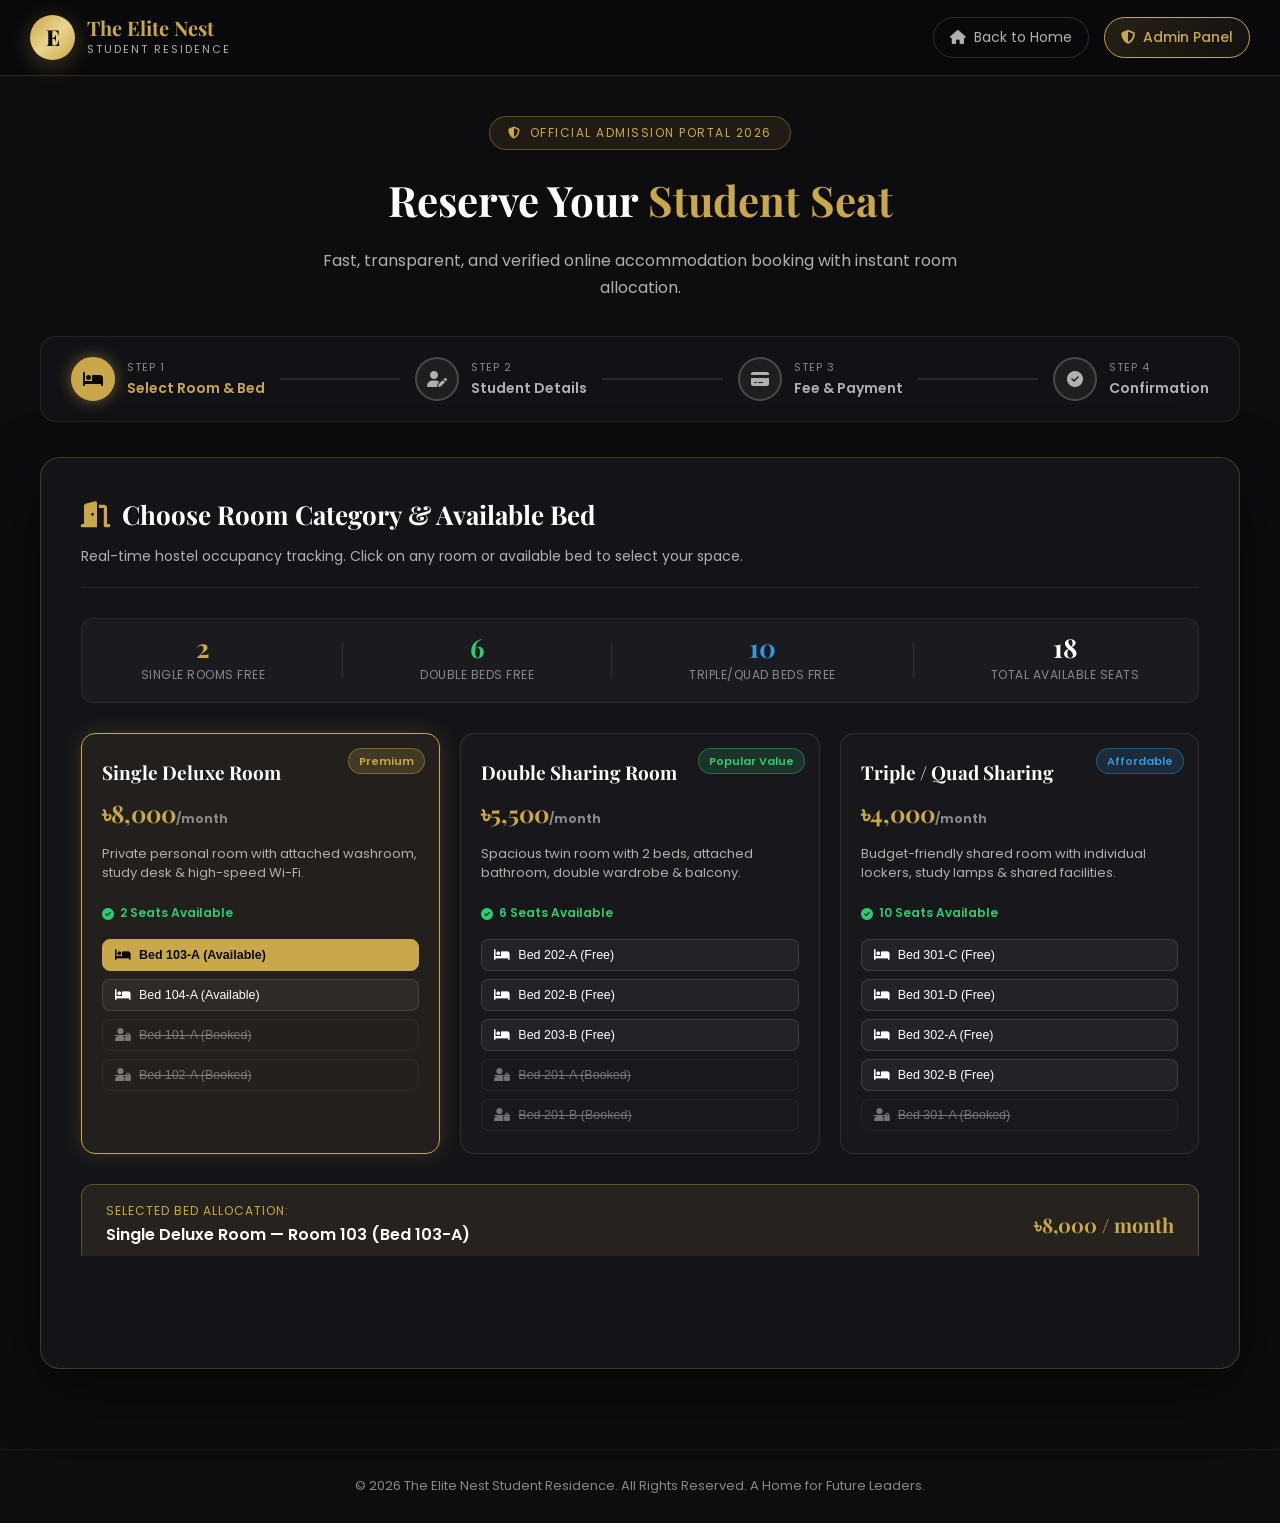
==== commit c60d1c85: "Enhance mobile responsive dropdown menu, rename Member Panel to Admin Panel, and restrict student ac" ====
--- a/booking.html
+++ b/booking.html
@@ -28,7 +28,7 @@
             
             <div class="booking-header-actions">
                 <a href="index.html" class="header-link"><i class="fas fa-home"></i> Back to Home</a>
-                <a href="member-panel.html" class="header-link panel-link"><i class="fas fa-user-shield"></i> Member Panel (Software)</a>
+                <a href="admin-panel.html" class="header-link panel-link"><i class="fas fa-shield-halved"></i> Admin Panel</a>
             </div>
         </div>
     </header>
@@ -403,7 +403,7 @@
                 <section id="step-3" class="booking-step">
                     <div class="step-header">
                         <h2><i class="fas fa-wallet gold-text"></i> Invoice & Payment Gateway Demo</h2>
-                        <p>Complete payment to confirm your seat reservation. You will instantly receive booking credentials and access to the Member Panel.</p>
+                        <p>Complete payment to confirm your seat reservation request. An official admission voucher will be generated for your records.</p>
                     </div>
 
                     <div class="payment-layout">
@@ -602,16 +602,13 @@
                             </div>
                         </div>
 
-                        <!-- CTA to Enter Member Panel Software -->
+                        <!-- Booking Voucher Actions (Student View - No Admin Software Link) -->
                         <div class="confirmation-cta-actions">
-                            <a href="member-panel.html" class="btn-step btn-panel-direct">
-                                <i class="fas fa-laptop-code"></i> Enter Member Panel (Hostel Software) <i class="fas fa-external-link-alt"></i>
-                            </a>
-                            <button type="button" class="btn-step btn-outline" onclick="window.print()">
-                                <i class="fas fa-print"></i> Print Admission Voucher
+                            <button type="button" class="btn-step btn-panel-direct" onclick="window.print()">
+                                <i class="fas fa-print"></i> Print / Download Admission Voucher
                             </button>
                             <a href="index.html" class="btn-step btn-home-link">
-                                <i class="fas fa-home"></i> Back to Homepage
+                                <i class="fas fa-house"></i> Return to Homepage
                             </a>
                         </div>
                     </div>
--- a/css/style.css
+++ b/css/style.css
@@ -1,3 +1,4 @@
+/*  */
 /* ========================================
    THE ELITE NEST - STUDENT RESIDENCE
    Main Stylesheet
@@ -25,10 +26,10 @@
     --font-body: 'Poppins', sans-serif;
     --font-bengali: 'Noto Sans Bengali', sans-serif;
 
-    --shadow-sm: 0 2px 10px rgba(0,0,0,0.1);
-    --shadow-md: 0 5px 25px rgba(0,0,0,0.15);
-    --shadow-lg: 0 10px 40px rgba(0,0,0,0.2);
-    --shadow-gold: 0 5px 25px rgba(201,168,76,0.3);
+    --shadow-sm: 0 2px 10px rgba(0, 0, 0, 0.1);
+    --shadow-md: 0 5px 25px rgba(0, 0, 0, 0.15);
+    --shadow-lg: 0 10px 40px rgba(0, 0, 0, 0.2);
+    --shadow-gold: 0 5px 25px rgba(201, 168, 76, 0.3);
 
     --transition: all 0.3s ease;
     --transition-slow: all 0.6s ease;
@@ -130,8 +131,17 @@
 }
 
 @keyframes pulse {
-    0%, 100% { transform: scale(1); opacity: 1; }
-    50% { transform: scale(1.1); opacity: 0.7; }
+
+    0%,
+    100% {
+        transform: scale(1);
+        opacity: 1;
+    }
+
+    50% {
+        transform: scale(1.1);
+        opacity: 0.7;
+    }
 }
 
 /* ---------- WhatsApp Float ---------- */
@@ -149,13 +159,13 @@
     justify-content: center;
     font-size: 30px;
     z-index: 999;
-    box-shadow: 0 4px 15px rgba(37,211,102,0.4);
+    box-shadow: 0 4px 15px rgba(37, 211, 102, 0.4);
     transition: var(--transition);
 }
 
 .whatsapp-float:hover {
     transform: scale(1.1);
-    box-shadow: 0 6px 25px rgba(37,211,102,0.5);
+    box-shadow: 0 6px 25px rgba(37, 211, 102, 0.5);
 }
 
 /* ---------- Back to Top ---------- */
@@ -201,12 +211,13 @@
 #header.scrolled {
     background: rgba(10, 10, 10, 0.95);
     backdrop-filter: blur(20px);
-    box-shadow: 0 2px 20px rgba(0,0,0,0.3);
+    box-shadow: 0 2px 20px rgba(0, 0, 0, 0.3);
 }
 
 .navbar {
     padding: 15px 0;
     transition: var(--transition);
+    position: relative;
 }
 
 #header.scrolled .navbar {
@@ -219,7 +230,7 @@
     justify-content: space-between;
 }
 
-.mobile-only {
+.mobile-dropdown {
     display: none;
 }
 
@@ -474,8 +485,8 @@
     width: 100%;
     height: 100%;
     background-image:
-        radial-gradient(circle at 20% 50%, rgba(201,168,76,0.06) 0%, transparent 50%),
-        radial-gradient(circle at 80% 20%, rgba(201,168,76,0.04) 0%, transparent 40%);
+        radial-gradient(circle at 20% 50%, rgba(201, 168, 76, 0.06) 0%, transparent 50%),
+        radial-gradient(circle at 80% 20%, rgba(201, 168, 76, 0.04) 0%, transparent 40%);
     pointer-events: none;
 }
 
@@ -487,9 +498,9 @@
     left: 0;
     width: 100%;
     height: 100%;
-    background-image: 
-        linear-gradient(rgba(201,168,76,0.03) 1px, transparent 1px),
-        linear-gradient(90deg, rgba(201,168,76,0.03) 1px, transparent 1px);
+    background-image:
+        linear-gradient(rgba(201, 168, 76, 0.03) 1px, transparent 1px),
+        linear-gradient(90deg, rgba(201, 168, 76, 0.03) 1px, transparent 1px);
     background-size: 60px 60px;
 }
 
@@ -514,14 +525,14 @@
     align-items: center;
     gap: 8px;
     padding: 8px 22px;
-    border: 1px solid rgba(201,168,76,0.45);
+    border: 1px solid rgba(201, 168, 76, 0.45);
     color: var(--gold);
     font-size: 13px;
     font-weight: 500;
     letter-spacing: 1.5px;
     border-radius: 50px;
-    background: rgba(201,168,76,0.1);
-    box-shadow: 0 4px 15px rgba(0,0,0,0.3);
+    background: rgba(201, 168, 76, 0.1);
+    box-shadow: 0 4px 15px rgba(0, 0, 0, 0.3);
     backdrop-filter: blur(8px);
 }
 
@@ -662,7 +673,7 @@
 .mini-stat-divider {
     width: 1px;
     height: 35px;
-    background: rgba(201,168,76,0.25);
+    background: rgba(201, 168, 76, 0.25);
 }
 
 /* ---- Hero Right: Modern Slider ---- */
@@ -672,8 +683,15 @@
 }
 
 @keyframes fadeInRight {
-    from { opacity: 0; transform: translateX(40px); }
-    to { opacity: 1; transform: translateX(0); }
+    from {
+        opacity: 0;
+        transform: translateX(40px);
+    }
+
+    to {
+        opacity: 1;
+        transform: translateX(0);
+    }
 }
 
 .hero-slider-frame {
@@ -715,7 +733,7 @@
     aspect-ratio: 4 / 3;
     border-radius: var(--radius-lg);
     overflow: hidden;
-    box-shadow: 0 20px 60px rgba(0,0,0,0.5), 0 0 0 1px rgba(201,168,76,0.15);
+    box-shadow: 0 20px 60px rgba(0, 0, 0, 0.5), 0 0 0 1px rgba(201, 168, 76, 0.15);
 }
 
 .hero-slide {
@@ -860,26 +878,53 @@
 }
 
 @keyframes fadeInDown {
-    from { opacity: 0; transform: translateY(-25px); }
-    to { opacity: 1; transform: translateY(0); }
+    from {
+        opacity: 0;
+        transform: translateY(-25px);
+    }
+
+    to {
+        opacity: 1;
+        transform: translateY(0);
+    }
 }
 
 @keyframes fadeInUp {
-    from { opacity: 0; transform: translateY(25px); }
-    to { opacity: 1; transform: translateY(0); }
+    from {
+        opacity: 0;
+        transform: translateY(25px);
+    }
+
+    to {
+        opacity: 1;
+        transform: translateY(0);
+    }
 }
 
 @keyframes bounce {
-    0%, 20%, 50%, 80%, 100% { transform: translateX(-50%) translateY(0); }
-    40% { transform: translateX(-50%) translateY(-12px); }
-    60% { transform: translateX(-50%) translateY(-5px); }
+
+    0%,
+    20%,
+    50%,
+    80%,
+    100% {
+        transform: translateX(-50%) translateY(0);
+    }
+
+    40% {
+        transform: translateX(-50%) translateY(-12px);
+    }
+
+    60% {
+        transform: translateX(-50%) translateY(-5px);
+    }
 }
 
 /* ==================== STATS BAR ==================== */
 .stats-bar {
     background: var(--black);
     padding: 50px 0;
-    border-bottom: 1px solid rgba(201,168,76,0.2);
+    border-bottom: 1px solid rgba(201, 168, 76, 0.2);
 }
 
 .stats-grid {
@@ -1140,7 +1185,7 @@
     position: absolute;
     bottom: 15px;
     right: 15px;
-    background: rgba(0,0,0,0.85);
+    background: rgba(0, 0, 0, 0.85);
     padding: 8px 18px;
     border-radius: var(--radius-sm);
     backdrop-filter: blur(10px);
@@ -1169,7 +1214,7 @@
     margin-bottom: 10px;
 }
 
-.room-content > p {
+.room-content>p {
     font-size: 14px;
     color: #666;
     margin-bottom: 15px;
@@ -1231,7 +1276,7 @@
 .service-card:hover {
     transform: translateY(-8px);
     box-shadow: var(--shadow-lg);
-    border-color: rgba(201,168,76,0.3);
+    border-color: rgba(201, 168, 76, 0.3);
 }
 
 .service-card:hover::before {
@@ -1300,15 +1345,15 @@
 .why-us-card {
     text-align: center;
     padding: 40px 25px;
-    border: 1px solid rgba(201,168,76,0.2);
+    border: 1px solid rgba(201, 168, 76, 0.2);
     border-radius: var(--radius-md);
     transition: var(--transition);
-    background: rgba(255,255,255,0.03);
+    background: rgba(255, 255, 255, 0.03);
 }
 
 .why-us-card:hover {
     border-color: var(--gold);
-    background: rgba(201,168,76,0.08);
+    background: rgba(201, 168, 76, 0.08);
     transform: translateY(-5px);
 }
 
@@ -1398,7 +1443,7 @@
     left: 0;
     width: 100%;
     height: 100%;
-    background: rgba(0,0,0,0.6);
+    background: rgba(0, 0, 0, 0.6);
     display: flex;
     flex-direction: column;
     align-items: center;
@@ -1430,7 +1475,7 @@
     left: 0;
     width: 100%;
     height: 100%;
-    background: rgba(0,0,0,0.95);
+    background: rgba(0, 0, 0, 0.95);
     z-index: 10000;
     display: none;
     align-items: center;
@@ -1471,7 +1516,7 @@
     transform: translateY(-50%);
     font-size: 24px;
     color: var(--white);
-    background: rgba(201,168,76,0.3);
+    background: rgba(201, 168, 76, 0.3);
     border: none;
     cursor: pointer;
     width: 50px;
@@ -1489,8 +1534,13 @@
     color: var(--black);
 }
 
-.lightbox-prev { left: 20px; }
-.lightbox-next { right: 20px; }
+.lightbox-prev {
+    left: 20px;
+}
+
+.lightbox-next {
+    right: 20px;
+}
 
 /* ==================== TESTIMONIALS ==================== */
 .testimonials {
@@ -1515,7 +1565,7 @@
     border-radius: var(--radius-md);
     text-align: center;
     box-shadow: var(--shadow-md);
-    border: 1px solid rgba(201,168,76,0.15);
+    border: 1px solid rgba(201, 168, 76, 0.15);
 }
 
 .testimonial-stars {
@@ -1623,7 +1673,7 @@
     left: -50%;
     width: 200%;
     height: 200%;
-    background: radial-gradient(circle, rgba(201,168,76,0.08) 0%, transparent 70%);
+    background: radial-gradient(circle, rgba(201, 168, 76, 0.08) 0%, transparent 70%);
 }
 
 .cta-content {
@@ -1752,8 +1802,8 @@
 .form-group textarea {
     width: 100%;
     padding: 14px 18px 14px 45px;
-    background: rgba(255,255,255,0.08);
-    border: 1px solid rgba(255,255,255,0.15);
+    background: rgba(255, 255, 255, 0.08);
+    border: 1px solid rgba(255, 255, 255, 0.15);
     border-radius: var(--radius-sm);
     color: var(--white);
     font-family: var(--font-body);
@@ -1774,14 +1824,14 @@
 
 .form-group input::placeholder,
 .form-group textarea::placeholder {
-    color: rgba(255,255,255,0.4);
+    color: rgba(255, 255, 255, 0.4);
 }
 
 .form-group input:focus,
 .form-group select:focus,
 .form-group textarea:focus {
     border-color: var(--gold);
-    background: rgba(201,168,76,0.08);
+    background: rgba(201, 168, 76, 0.08);
 }
 
 .form-group i {
@@ -1808,7 +1858,7 @@
     border-radius: var(--radius-md);
     overflow: hidden;
     box-shadow: var(--shadow-md);
-    border: 3px solid rgba(201,168,76,0.3);
+    border: 3px solid rgba(201, 168, 76, 0.3);
 }
 
 /* ==================== FOOTER ==================== */
@@ -1822,7 +1872,7 @@
     grid-template-columns: 1.5fr 1fr 1fr 1fr;
     gap: 40px;
     padding-bottom: 50px;
-    border-bottom: 1px solid rgba(255,255,255,0.1);
+    border-bottom: 1px solid rgba(255, 255, 255, 0.1);
 }
 
 .footer-logo {
@@ -1897,7 +1947,7 @@
     color: var(--gray-medium);
 }
 
-.footer-bottom p + p {
+.footer-bottom p+p {
     margin-top: 5px;
 }
 
@@ -1916,4 +1966,4 @@
 /* Gallery items hidden */
 .gallery-item.hidden {
     display: none;
-}
+}
--- a/css/responsive.css
+++ b/css/responsive.css
@@ -30,54 +30,137 @@
     }
 }
 
-/* ---------- Mobile Nav & Layout (max-width: 768px) ---------- */
-@media (max-width: 768px) {
+/* ---------- Tablet & Mobile Nav & Layout (max-width: 992px) ---------- */
+@media (max-width: 992px) {
     .hamburger {
         display: flex;
     }
 
     .nav-links {
-        position: fixed;
-        top: 0;
-        right: -100%;
-        width: 280px;
-        height: 100vh;
-        background: var(--black);
+        display: none !important;
+    }
+
+    .nav-buttons {
+        display: none !important;
+    }
+
+    /* Modern Responsive Dropdown Menu */
+    .mobile-dropdown {
+        display: block;
+        position: absolute;
+        top: 100%;
+        left: 0;
+        right: 0;
+        width: 100%;
+        background: rgba(12, 12, 16, 0.98);
+        backdrop-filter: blur(25px);
+        -webkit-backdrop-filter: blur(25px);
+        border-top: 1px solid rgba(201, 168, 76, 0.25);
+        border-bottom: 2px solid var(--gold);
+        box-shadow: 0 20px 45px rgba(0, 0, 0, 0.85);
+        padding: 0 clamp(16px, 4vw, 30px);
+        max-height: 0;
+        opacity: 0;
+        visibility: hidden;
+        overflow: hidden;
+        transition: all 0.35s cubic-bezier(0.16, 1, 0.3, 1);
+        z-index: 1002;
+    }
+
+    .mobile-dropdown.active {
+        max-height: 600px;
+        opacity: 1;
+        visibility: visible;
+        padding-top: 18px;
+        padding-bottom: 24px;
+    }
+
+    .mobile-dropdown-links {
+        display: flex;
         flex-direction: column;
+        gap: 5px;
+        list-style: none;
+        margin: 0;
+        padding: 0;
+    }
+
+    .mobile-drop-link {
+        display: flex;
+        align-items: center;
+        gap: 14px;
+        padding: 11px 16px;
+        color: #f1f5f9;
+        font-size: 15px;
+        font-weight: 500;
+        border-radius: 10px;
+        background: rgba(255, 255, 255, 0.03);
+        border: 1px solid rgba(255, 255, 255, 0.05);
+        transition: all 0.2s ease;
+    }
+
+    .mobile-drop-link i {
+        width: 22px;
+        text-align: center;
+        color: var(--gold);
+        font-size: 15px;
+    }
+
+    .mobile-drop-link:hover,
+    .mobile-drop-link.active {
+        background: rgba(201, 168, 76, 0.12);
+        color: var(--gold);
+        border-color: rgba(201, 168, 76, 0.3);
+        transform: translateX(4px);
+    }
+
+    .mobile-dropdown-divider {
+        height: 1px;
+        background: linear-gradient(90deg, transparent, rgba(201, 168, 76, 0.35), transparent);
+        margin: 15px 0;
+    }
+
+    .mobile-dropdown-actions {
+        display: grid;
+        grid-template-columns: 1fr 1fr;
+        gap: 12px;
+    }
+
+    .mobile-drop-btn {
+        display: inline-flex;
+        align-items: center;
         justify-content: center;
-        gap: 25px;
-        transition: right 0.4s ease;
-        box-shadow: -5px 0 25px rgba(0,0,0,0.5);
-        z-index: 1000;
-    }
-
-    .nav-links.active {
-        right: 0;
-    }
-
-    .nav-links a {
-        font-size: 18px;
-    }
-
-    .mobile-only {
-        display: block;
-        margin-top: 5px;
-    }
-
-    .mobile-nav-btn {
-        display: inline-flex !important;
-        align-items: center;
         gap: 8px;
-        padding: 8px 20px;
+        padding: 12px 18px;
         border-radius: 50px;
-        font-size: 14px !important;
-        border: 1px solid rgba(255,255,255,0.3);
-    }
-
-    .mobile-nav-btn.gold {
-        background: var(--gold) !important;
-        color: var(--black) !important;
-        border-color: var(--gold) !important;
+        font-size: 13.5px;
+        font-weight: 600;
+        text-align: center;
+        transition: all 0.25s ease;
+        text-decoration: none;
+    }
+
+    .mobile-drop-btn.admin-btn {
+        background: transparent;
+        color: #ffffff;
+        border: 1.5px solid rgba(255, 255, 255, 0.35);
+    }
+
+    .mobile-drop-btn.admin-btn:hover {
+        border-color: var(--gold);
+        color: var(--gold);
+        background: rgba(201, 168, 76, 0.1);
+    }
+
+    .mobile-drop-btn.book-btn {
+        background: linear-gradient(135deg, #1a3a6b, #2d1f5e);
+        color: #ffffff;
+        border: 1.5px solid rgba(255, 255, 255, 0.2);
+        box-shadow: 0 4px 15px rgba(26, 58, 107, 0.5);
+    }
+
+    .mobile-drop-btn.book-btn:hover {
+        background: linear-gradient(135deg, #244b8a, #3d2b7e);
+        transform: translateY(-1px);
     }
 
     /* Hero */
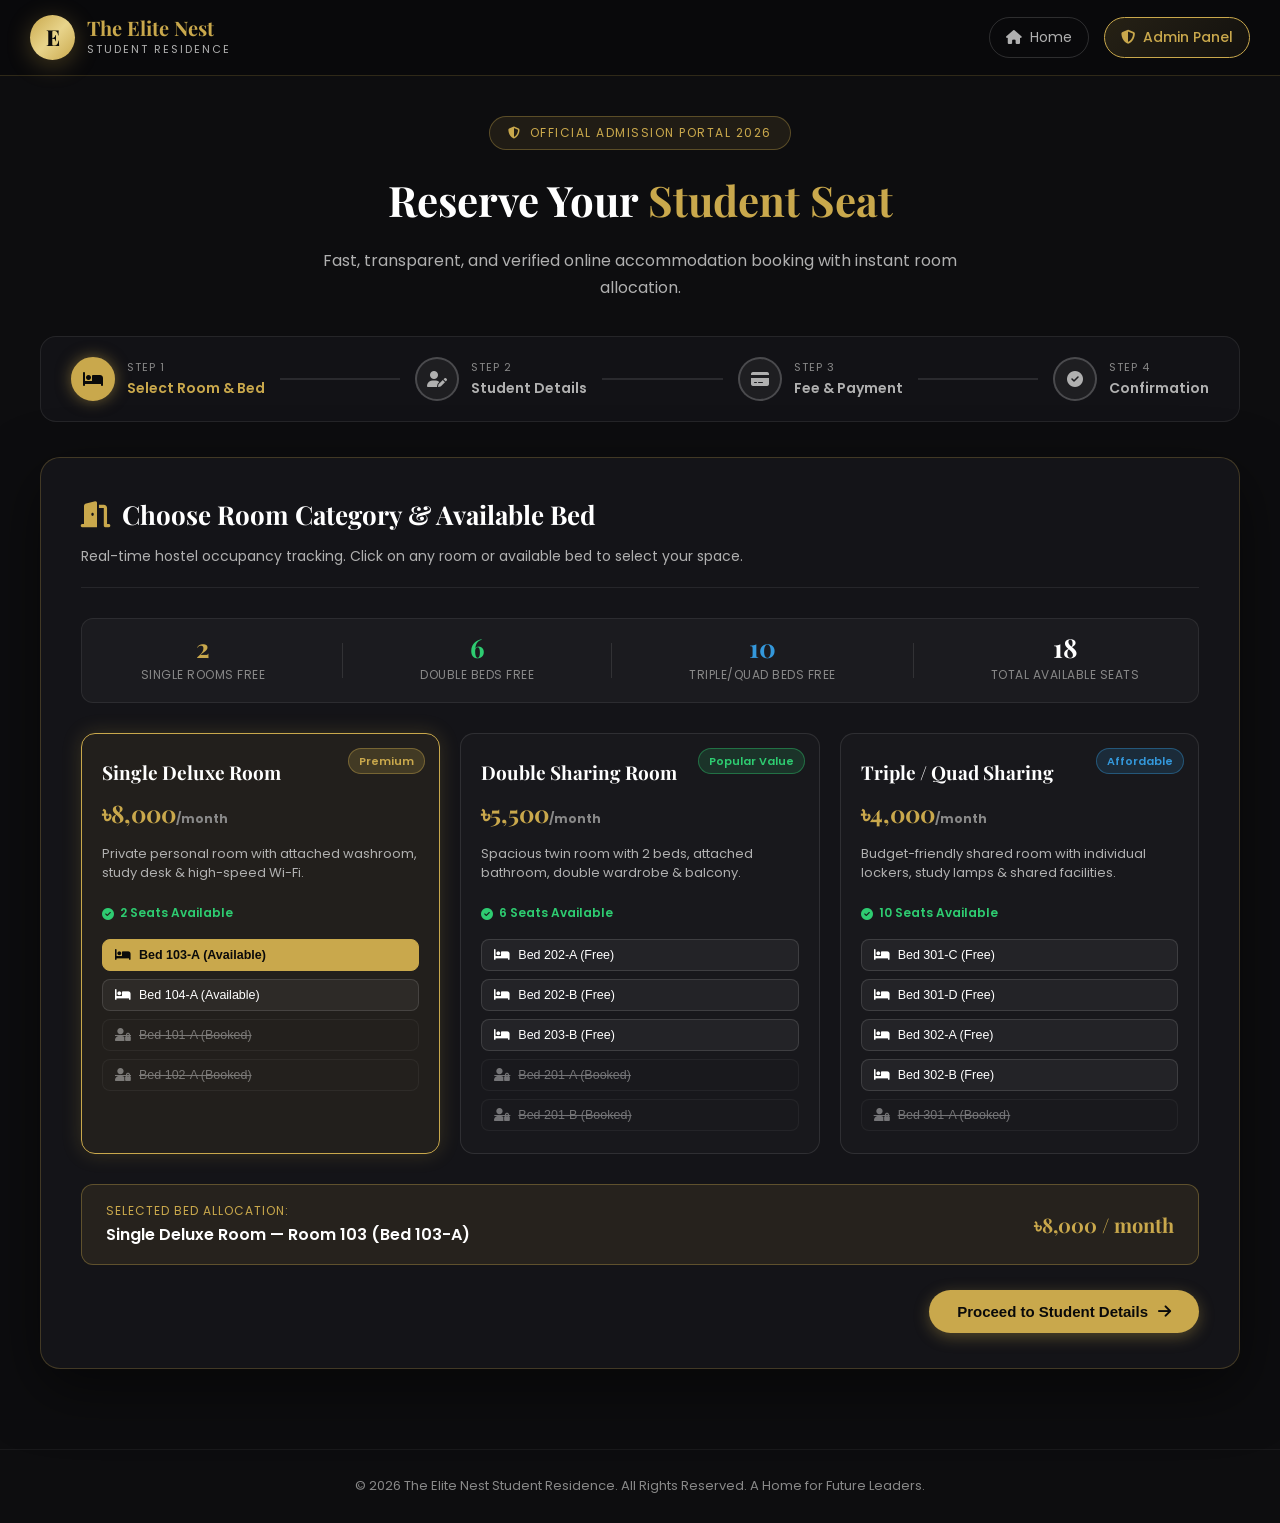
==== commit 1a1f9064: "Make Book Now admission page, navbar, form and steps fully mobile responsive" ====
--- a/booking.html
+++ b/booking.html
@@ -1,18 +1,23 @@
 <!DOCTYPE html>
 <html lang="en">
+
 <head>
     <meta charset="UTF-8">
     <meta name="viewport" content="width=device-width, initial-scale=1.0">
     <title>Online Admission & Seat Booking | The Elite Nest Student Residence</title>
-    <meta name="description" content="Book your hostel seat online at The Elite Nest Student Residence. Check real-time seat availability, submit student details, and complete payment.">
+    <meta name="description"
+        content="Book your hostel seat online at The Elite Nest Student Residence. Check real-time seat availability, submit student details, and complete payment.">
     <link rel="preconnect" href="https://fonts.googleapis.com">
     <link rel="preconnect" href="https://fonts.gstatic.com" crossorigin>
-    <link href="https://fonts.googleapis.com/css2?family=Playfair+Display:wght@500;600;700;800&family=Poppins:wght@300;400;500;600;700&family=Noto+Sans+Bengali:wght@400;500;600;700&display=swap" rel="stylesheet">
+    <link
+        href="https://fonts.googleapis.com/css2?family=Playfair+Display:wght@500;600;700;800&family=Poppins:wght@300;400;500;600;700&family=Noto+Sans+Bengali:wght@400;500;600;700&display=swap"
+        rel="stylesheet">
     <link rel="stylesheet" href="https://cdnjs.cloudflare.com/ajax/libs/font-awesome/6.5.1/css/all.min.css">
     <link rel="stylesheet" href="css/style.css">
     <link rel="stylesheet" href="css/booking.css">
     <link rel="stylesheet" href="css/responsive.css">
 </head>
+
 <body class="booking-body">
 
     <!-- Top Navigation Bar -->
@@ -25,10 +30,10 @@
                     <span class="logo-tagline">Student Residence</span>
                 </div>
             </a>
-            
+
             <div class="booking-header-actions">
-                <a href="index.html" class="header-link"><i class="fas fa-home"></i> Back to Home</a>
-                <a href="admin-panel.html" class="header-link panel-link"><i class="fas fa-shield-halved"></i> Admin Panel</a>
+                <a href="index.html" class="header-link"><i class="fas fa-home"></i> <span class="nav-text">Home</span></a>
+                <a href="admin-panel.html" class="header-link panel-link"><i class="fas fa-shield-halved"></i> <span class="nav-text">Admin Panel</span></a>
             </div>
         </div>
     </header>
@@ -36,12 +41,13 @@
     <!-- Main Booking Section -->
     <main class="booking-main">
         <div class="booking-container">
-            
+
             <!-- Page Title -->
             <div class="booking-hero-header">
                 <span class="booking-badge"><i class="fas fa-shield-alt"></i> Official Admission Portal 2026</span>
                 <h1 class="booking-title">Reserve Your <span class="gold-text">Student Seat</span></h1>
-                <p class="booking-subtitle">Fast, transparent, and verified online accommodation booking with instant room allocation.</p>
+                <p class="booking-subtitle">Fast, transparent, and verified online accommodation booking with instant
+                    room allocation.</p>
             </div>
 
             <!-- Stepper Indicators -->
@@ -86,7 +92,8 @@
                 <section id="step-1" class="booking-step active">
                     <div class="step-header">
                         <h2><i class="fas fa-door-open gold-text"></i> Choose Room Category & Available Bed</h2>
-                        <p>Real-time hostel occupancy tracking. Click on any room or available bed to select your space.</p>
+                        <p>Real-time hostel occupancy tracking. Click on any room or available bed to select your space.
+                        </p>
                     </div>
 
                     <!-- Live Availability Summary Bar -->
@@ -114,40 +121,47 @@
 
                     <!-- Room Type Selector Cards -->
                     <div class="room-selector-grid">
-                        
+
                         <!-- Option 1: Single -->
-                        <div class="room-select-card active" data-type="single" data-rent="8000" data-name="Single Deluxe Room">
+                        <div class="room-select-card active" data-type="single" data-rent="8000"
+                            data-name="Single Deluxe Room">
                             <div class="r-badge">Premium</div>
                             <div class="r-top">
                                 <h3>Single Deluxe Room</h3>
                                 <div class="r-price">৳8,000<span>/month</span></div>
                             </div>
-                            <p class="r-desc">Private personal room with attached washroom, study desk & high-speed Wi-Fi.</p>
+                            <p class="r-desc">Private personal room with attached washroom, study desk & high-speed
+                                Wi-Fi.</p>
                             <div class="r-status-badge free"><i class="fas fa-check-circle"></i> 2 Seats Available</div>
                             <div class="r-bed-grid">
-                                <button type="button" class="bed-chip selected" data-room="Room 103" data-bed="Bed 103-A">
+                                <button type="button" class="bed-chip selected" data-room="Room 103"
+                                    data-bed="Bed 103-A">
                                     <i class="fas fa-bed"></i> Bed 103-A (Available)
                                 </button>
                                 <button type="button" class="bed-chip" data-room="Room 104" data-bed="Bed 104-A">
                                     <i class="fas fa-bed"></i> Bed 104-A (Available)
                                 </button>
-                                <button type="button" class="bed-chip occupied" disabled title="Already Booked by Student">
+                                <button type="button" class="bed-chip occupied" disabled
+                                    title="Already Booked by Student">
                                     <i class="fas fa-user-lock"></i> Bed 101-A (Booked)
                                 </button>
-                                <button type="button" class="bed-chip occupied" disabled title="Already Booked by Student">
+                                <button type="button" class="bed-chip occupied" disabled
+                                    title="Already Booked by Student">
                                     <i class="fas fa-user-lock"></i> Bed 102-A (Booked)
                                 </button>
                             </div>
                         </div>
 
                         <!-- Option 2: Double -->
-                        <div class="room-select-card" data-type="double" data-rent="5500" data-name="Double Sharing Room">
+                        <div class="room-select-card" data-type="double" data-rent="5500"
+                            data-name="Double Sharing Room">
                             <div class="r-badge popular">Popular Value</div>
                             <div class="r-top">
                                 <h3>Double Sharing Room</h3>
                                 <div class="r-price">৳5,500<span>/month</span></div>
                             </div>
-                            <p class="r-desc">Spacious twin room with 2 beds, attached bathroom, double wardrobe & balcony.</p>
+                            <p class="r-desc">Spacious twin room with 2 beds, attached bathroom, double wardrobe &
+                                balcony.</p>
                             <div class="r-status-badge free"><i class="fas fa-check-circle"></i> 6 Seats Available</div>
                             <div class="r-bed-grid">
                                 <button type="button" class="bed-chip" data-room="Room 202" data-bed="Bed 202-A">
@@ -169,14 +183,17 @@
                         </div>
 
                         <!-- Option 3: Triple/Quad -->
-                        <div class="room-select-card" data-type="triple" data-rent="4000" data-name="Triple / Quad Sharing">
+                        <div class="room-select-card" data-type="triple" data-rent="4000"
+                            data-name="Triple / Quad Sharing">
                             <div class="r-badge budget">Affordable</div>
                             <div class="r-top">
                                 <h3>Triple / Quad Sharing</h3>
                                 <div class="r-price">৳4,000<span>/month</span></div>
                             </div>
-                            <p class="r-desc">Budget-friendly shared room with individual lockers, study lamps & shared facilities.</p>
-                            <div class="r-status-badge free"><i class="fas fa-check-circle"></i> 10 Seats Available</div>
+                            <p class="r-desc">Budget-friendly shared room with individual lockers, study lamps & shared
+                                facilities.</p>
+                            <div class="r-status-badge free"><i class="fas fa-check-circle"></i> 10 Seats Available
+                            </div>
                             <div class="r-bed-grid">
                                 <button type="button" class="bed-chip" data-room="Room 301" data-bed="Bed 301-C">
                                     <i class="fas fa-bed"></i> Bed 301-C (Free)
@@ -201,7 +218,8 @@
                     <div class="selected-room-bar">
                         <div class="selected-info">
                             <span class="sel-label">Selected Bed Allocation:</span>
-                            <span class="sel-value" id="selectedBedSummary">Single Deluxe Room — Room 103 (Bed 103-A)</span>
+                            <span class="sel-value" id="selectedBedSummary">Single Deluxe Room — Room 103 (Bed
+                                103-A)</span>
                         </div>
                         <div class="selected-rate">
                             <span class="sel-rent" id="selectedRentSummary">৳8,000 / month</span>
@@ -221,11 +239,13 @@
                 <section id="step-2" class="booking-step">
                     <div class="step-header">
                         <h2><i class="fas fa-user-graduate gold-text"></i> Student & Guardian Information</h2>
-                        <p>Fill out the official student residence application form. All fields are securely stored in the hostel database.</p>
-                    </div>
-
-                    <form id="studentRegistrationForm" class="booking-form-grid" onsubmit="event.preventDefault(); goToStep(3);">
-                        
+                        <p>Fill out the official student residence application form. All fields are securely stored in
+                            the hostel database.</p>
+                    </div>
+
+                    <form id="studentRegistrationForm" class="booking-form-grid"
+                        onsubmit="event.preventDefault(); goToStep(3);">
+
                         <!-- Section: Personal Info -->
                         <div class="form-section-title">
                             <i class="fas fa-id-card"></i> 1. Personal Information
@@ -235,7 +255,8 @@
                             <label>Full Student Name <span class="req">*</span></label>
                             <div class="input-wrap">
                                 <i class="fas fa-user"></i>
-                                <input type="text" id="studentName" placeholder="e.g. Shakib Al Hasan" required value="Sabbir Ahmed">
+                                <input type="text" id="studentName" placeholder="e.g. Shakib Al Hasan" required
+                                    value="Sabbir Ahmed">
                             </div>
                         </div>
 
@@ -255,7 +276,8 @@
                             <label>Student Mobile Number <span class="req">*</span></label>
                             <div class="input-wrap">
                                 <i class="fas fa-phone-alt"></i>
-                                <input type="tel" id="studentPhone" placeholder="017XXXXXXXX" required value="01712-345678">
+                                <input type="tel" id="studentPhone" placeholder="017XXXXXXXX" required
+                                    value="01712-345678">
                             </div>
                         </div>
 
@@ -263,7 +285,8 @@
                             <label>Email Address <span class="req">*</span></label>
                             <div class="input-wrap">
                                 <i class="fas fa-envelope"></i>
-                                <input type="email" id="studentEmail" placeholder="student@example.com" required value="sabbir.student@gmail.com">
+                                <input type="email" id="studentEmail" placeholder="student@example.com" required
+                                    value="sabbir.student@gmail.com">
                             </div>
                         </div>
 
@@ -301,7 +324,8 @@
                             <label>Father's Name <span class="req">*</span></label>
                             <div class="input-wrap">
                                 <i class="fas fa-male"></i>
-                                <input type="text" id="fatherName" placeholder="Father's full name" required value="Mohammad Nurul Islam">
+                                <input type="text" id="fatherName" placeholder="Father's full name" required
+                                    value="Mohammad Nurul Islam">
                             </div>
                         </div>
 
@@ -309,7 +333,8 @@
                             <label>Mother's Name <span class="req">*</span></label>
                             <div class="input-wrap">
                                 <i class="fas fa-female"></i>
-                                <input type="text" id="motherName" placeholder="Mother's full name" required value="Shirin Akhter">
+                                <input type="text" id="motherName" placeholder="Mother's full name" required
+                                    value="Shirin Akhter">
                             </div>
                         </div>
 
@@ -317,7 +342,8 @@
                             <label>Guardian / Emergency Phone <span class="req">*</span></label>
                             <div class="input-wrap">
                                 <i class="fas fa-phone-volume"></i>
-                                <input type="tel" id="guardianPhone" placeholder="018XXXXXXXX" required value="01819-223344">
+                                <input type="tel" id="guardianPhone" placeholder="018XXXXXXXX" required
+                                    value="01819-223344">
                             </div>
                         </div>
 
@@ -325,7 +351,8 @@
                             <label>Guardian Relation</label>
                             <div class="input-wrap">
                                 <i class="fas fa-handshake"></i>
-                                <input type="text" id="guardianRelation" placeholder="Father / Mother / Uncle" value="Father">
+                                <input type="text" id="guardianRelation" placeholder="Father / Mother / Uncle"
+                                    value="Father">
                             </div>
                         </div>
 
@@ -338,7 +365,8 @@
                             <label>College / University Name <span class="req">*</span></label>
                             <div class="input-wrap">
                                 <i class="fas fa-graduation-cap"></i>
-                                <input type="text" id="instituteName" placeholder="e.g. BUET, Dhaka University, NSU" required value="University of Dhaka (DU)">
+                                <input type="text" id="instituteName" placeholder="e.g. BUET, Dhaka University, NSU"
+                                    required value="University of Dhaka (DU)">
                             </div>
                         </div>
 
@@ -346,7 +374,8 @@
                             <label>Department / Subject <span class="req">*</span></label>
                             <div class="input-wrap">
                                 <i class="fas fa-book"></i>
-                                <input type="text" id="deptName" placeholder="e.g. Computer Science, Economics" required value="Software Engineering">
+                                <input type="text" id="deptName" placeholder="e.g. Computer Science, Economics" required
+                                    value="Software Engineering">
                             </div>
                         </div>
 
@@ -362,7 +391,8 @@
                             <label>Semester / Academic Year</label>
                             <div class="input-wrap">
                                 <i class="fas fa-layer-group"></i>
-                                <input type="text" id="academicYear" placeholder="e.g. 1st Year, 2nd Semester" value="2nd Year">
+                                <input type="text" id="academicYear" placeholder="e.g. 1st Year, 2nd Semester"
+                                    value="2nd Year">
                             </div>
                         </div>
 
@@ -372,10 +402,13 @@
                         </div>
 
                         <div class="form-field full-width">
-                            <label>Full Permanent Address (Village/Road, Post Office, Thana/Upazila, District) <span class="req">*</span></label>
+                            <label>Full Permanent Address (Village/Road, Post Office, Thana/Upazila, District) <span
+                                    class="req">*</span></label>
                             <div class="input-wrap">
                                 <i class="fas fa-home"></i>
-                                <textarea id="permanentAddress" rows="2" placeholder="House/Village, Post Office, Police Station, District..." required>House #12, Road #4, Shantinagar, Mymensingh Sadar, Mymensingh</textarea>
+                                <textarea id="permanentAddress" rows="2"
+                                    placeholder="House/Village, Post Office, Police Station, District..."
+                                    required>House #12, Road #4, Shantinagar, Mymensingh Sadar, Mymensingh</textarea>
                             </div>
                         </div>
 
@@ -383,7 +416,9 @@
                         <div class="form-field full-width agreement-box">
                             <label class="check-label">
                                 <input type="checkbox" id="agreeRules" checked required>
-                                <span>I certify that all information provided above is true and I agree to abide by the codes of conduct, curfew rules, and discipline policies of <strong>The Elite Nest Student Residence</strong>.</span>
+                                <span>I certify that all information provided above is true and I agree to abide by the
+                                    codes of conduct, curfew rules, and discipline policies of <strong>The Elite Nest
+                                        Student Residence</strong>.</span>
                             </label>
                         </div>
 
@@ -403,7 +438,8 @@
                 <section id="step-3" class="booking-step">
                     <div class="step-header">
                         <h2><i class="fas fa-wallet gold-text"></i> Invoice & Payment Gateway Demo</h2>
-                        <p>Complete payment to confirm your seat reservation request. An official admission voucher will be generated for your records.</p>
+                        <p>Complete payment to confirm your seat reservation request. An official admission voucher will
+                            be generated for your records.</p>
                     </div>
 
                     <div class="payment-layout">
@@ -420,7 +456,8 @@
                             <div class="invoice-student-snippet">
                                 <div><strong id="invStudentName">Sabbir Ahmed</strong></div>
                                 <div class="text-muted" id="invInstitute">University of Dhaka (DU)</div>
-                                <div class="inv-pill" id="invRoomSnippet"><i class="fas fa-bed"></i> Room 103 (Bed 103-A)</div>
+                                <div class="inv-pill" id="invRoomSnippet"><i class="fas fa-bed"></i> Room 103 (Bed
+                                    103-A)</div>
                             </div>
 
                             <div class="invoice-table">
@@ -435,14 +472,16 @@
                                 <div class="inv-row">
                                     <span>Monthly Meal Fee (3 Times/Day)</span>
                                     <div class="meal-toggle-inline">
-                                        <input type="checkbox" id="includeMealCheck" checked onchange="calculateTotalPayable()">
+                                        <input type="checkbox" id="includeMealCheck" checked
+                                            onchange="calculateTotalPayable()">
                                         <label for="includeMealCheck">Include (৳3,500)</label>
                                     </div>
                                     <strong id="invMealAmount">৳3,500</strong>
                                 </div>
                                 <div class="inv-row">
                                     <span>Admission & Wi-Fi Setup Fee</span>
-                                    <span class="text-green"><del class="text-muted">৳1,500</del> <strong>৳0 (Free)</strong></span>
+                                    <span class="text-green"><del class="text-muted">৳1,500</del> <strong>৳0
+                                            (Free)</strong></span>
                                 </div>
                                 <div class="inv-divider"></div>
                                 <div class="inv-row total-row">
@@ -459,11 +498,12 @@
                         <!-- Payment Methods Column -->
                         <div class="payment-methods-card">
                             <h3>Select Payment Method</h3>
-                            
+
                             <!-- Payment Option Tabs -->
                             <div class="pay-tabs">
                                 <div class="pay-tab active" data-method="bkash">
-                                    <img src="https://images.unsplash.com/photo-1556742049-0a67c5574f73?w=80&q=80" alt="bKash" class="pay-tab-icon">
+                                    <img src="https://images.unsplash.com/photo-1556742049-0a67c5574f73?w=80&q=80"
+                                        alt="bKash" class="pay-tab-icon">
                                     <span>bKash</span>
                                 </div>
                                 <div class="pay-tab" data-method="nagad">
@@ -486,7 +526,9 @@
                                     <div class="merchant-box">
                                         <span class="m-label">Hostel bKash Merchant Number:</span>
                                         <span class="m-num">01799-887766</span>
-                                        <button type="button" class="btn-copy" onclick="alert('Merchant number copied!')"><i class="fas fa-copy"></i> Copy</button>
+                                        <button type="button" class="btn-copy"
+                                            onclick="alert('Merchant number copied!')"><i class="fas fa-copy"></i>
+                                            Copy</button>
                                     </div>
                                     <ol class="pay-steps-list">
                                         <li>Go to your bKash Mobile App or Dial *247#</li>
@@ -502,14 +544,16 @@
                                         <label>Your bKash Wallet Number <span class="req">*</span></label>
                                         <div class="input-wrap">
                                             <i class="fas fa-mobile-alt"></i>
-                                            <input type="tel" id="bkashWalletNum" placeholder="01XXXXXXXXX" value="01712345678">
+                                            <input type="tel" id="bkashWalletNum" placeholder="01XXXXXXXXX"
+                                                value="01712345678">
                                         </div>
                                     </div>
                                     <div class="form-field">
                                         <label>Transaction ID (TrxID) <span class="req">*</span></label>
                                         <div class="input-wrap">
                                             <i class="fas fa-receipt"></i>
-                                            <input type="text" id="bkashTrxId" placeholder="e.g. BK892X78L1" value="BK892X78L1">
+                                            <input type="text" id="bkashTrxId" placeholder="e.g. BK892X78L1"
+                                                value="BK892X78L1">
                                         </div>
                                     </div>
                                 </div>
@@ -518,9 +562,11 @@
                             <!-- Instant Demo Payment Button -->
                             <div class="instant-demo-pay-box">
                                 <div class="demo-notice">
-                                    <i class="fas fa-info-circle"></i> <strong>Demo Simulator:</strong> Click below to simulate instantaneous payment verification without needing real funds.
-                                </div>
-                                <button type="button" class="btn-step btn-pay-now" id="btnPayConfirm" onclick="simulatePaymentProcess()">
+                                    <i class="fas fa-info-circle"></i> <strong>Demo Simulator:</strong> Click below to
+                                    simulate instantaneous payment verification without needing real funds.
+                                </div>
+                                <button type="button" class="btn-step btn-pay-now" id="btnPayConfirm"
+                                    onclick="simulatePaymentProcess()">
                                     <i class="fas fa-check-double"></i> Complete Payment & Confirm Seat
                                 </button>
                             </div>
@@ -537,14 +583,17 @@
                 <!-- ================= STEP 4: CONFIRMATION & ACCESS ================= -->
                 <section id="step-4" class="booking-step">
                     <div class="confirmation-success-wrap">
-                        
+
                         <div class="success-icon-ring">
                             <i class="fas fa-check"></i>
                         </div>
 
-                        <span class="success-badge"><i class="fas fa-clock"></i> Payment Received — Awaiting Admin Approval</span>
+                        <span class="success-badge"><i class="fas fa-clock"></i> Payment Received — Awaiting Admin
+                            Approval</span>
                         <h2 class="success-title">Application Submitted Successfully!</h2>
-                        <p class="success-subtitle">Thank you for applying to <strong>The Elite Nest Student Residence</strong>. Your payment has been received and your booking request has been sent to the hostel administrator for final verification and approval.</p>
+                        <p class="success-subtitle">Thank you for applying to <strong>The Elite Nest Student
+                                Residence</strong>. Your payment has been received and your booking request has been
+                            sent to the hostel administrator for final verification and approval.</p>
 
                         <!-- Digital Student Booking Voucher Card -->
                         <div class="voucher-card">
@@ -557,7 +606,8 @@
                                     </div>
                                 </div>
                                 <div class="v-status">
-                                    <span class="v-badge-paid" style="background:#f59e0b;"><i class="fas fa-hourglass-half"></i> PENDING ADMIN APPROVAL</span>
+                                    <span class="v-badge-paid" style="background:#f59e0b;"><i
+                                            class="fas fa-hourglass-half"></i> PENDING ADMIN APPROVAL</span>
                                 </div>
                             </div>
 
@@ -627,4 +677,5 @@
     <script src="js/hostel-data.js"></script>
     <script src="js/booking.js"></script>
 </body>
-</html>
+
+</html>
--- a/css/booking.css
+++ b/css/booking.css
@@ -1087,29 +1087,397 @@
     border-top: 1px solid rgba(255, 255, 255, 0.05);
 }
 
-/* Responsive */
-@media (max-width: 900px) {
+/* ========================================================
+   RESPONSIVE DESIGN ADAPTATIONS FOR BOOKING PORTAL
+   ======================================================== */
+
+/* ---------- Tablet & Medium Devices (max-width: 992px) ---------- */
+@media (max-width: 992px) {
+    .booking-container {
+        max-width: 100%;
+    }
+
+    .room-selector-grid {
+        grid-template-columns: 1fr;
+        gap: 18px;
+    }
+
     .payment-layout {
         grid-template-columns: 1fr;
-    }
-    .room-selector-grid {
-        grid-template-columns: 1fr;
-    }
+        gap: 25px;
+    }
+
+    .booking-card {
+        padding: 30px 24px;
+    }
+}
+
+/* ---------- Mobile & Small Tablets (max-width: 768px) ---------- */
+@media (max-width: 768px) {
+    /* Navbar */
+    .booking-nav-container {
+        padding: 12px 18px;
+    }
+
+    .logo-icon {
+        width: 38px;
+        height: 38px;
+        font-size: 18px;
+    }
+
+    .logo-name {
+        font-size: 17px;
+    }
+
+    .logo-tagline {
+        font-size: 9px;
+        letter-spacing: 1px;
+    }
+
+    .booking-header-actions {
+        gap: 8px;
+    }
+
+    .header-link {
+        padding: 7px 13px;
+        font-size: 12.5px;
+        gap: 6px;
+    }
+
+    /* Hero Header */
+    .booking-main {
+        padding: 25px 14px 60px;
+    }
+
+    .booking-hero-header {
+        margin-bottom: 25px;
+    }
+
+    .booking-title {
+        font-size: 28px;
+        line-height: 1.25;
+    }
+
+    .booking-subtitle {
+        font-size: 14px;
+    }
+
+    .booking-badge {
+        font-size: 10.5px;
+        padding: 5px 14px;
+        letter-spacing: 1px;
+    }
+
+    /* Stepper Component */
     .stepper-wrapper {
-        overflow-x: auto;
-        padding: 15px 20px;
-    }
+        padding: 12px 14px;
+        margin-bottom: 25px;
+        border-radius: 12px;
+    }
+
+    .stepper-circle {
+        width: 36px;
+        height: 36px;
+        font-size: 13px;
+    }
+
     .step-title {
         display: none;
     }
+
+    .step-num {
+        font-size: 9.5px;
+    }
+
+    .stepper-line {
+        margin: 0 8px;
+    }
+
+    /* Card Frame */
     .booking-card {
-        padding: 25px 20px;
-    }
+        padding: 22px 16px;
+        border-radius: 16px;
+    }
+
+    .step-header {
+        margin-bottom: 22px;
+        padding-bottom: 14px;
+    }
+
+    .step-header h2 {
+        font-size: 21px;
+        gap: 8px;
+    }
+
+    .step-header p {
+        font-size: 13px;
+    }
+
+    /* Step 1: Availability & Rooms */
+    .live-availability-bar {
+        display: grid;
+        grid-template-columns: repeat(3, 1fr);
+        padding: 12px 10px;
+        gap: 8px;
+        margin-bottom: 22px;
+    }
+
+    .avail-divider {
+        display: none;
+    }
+
+    .avail-val {
+        font-size: 20px;
+    }
+
+    .avail-name {
+        font-size: 10.5px;
+    }
+
+    .room-select-card {
+        padding: 18px 16px;
+    }
+
+    .r-bed-grid {
+        display: grid;
+        grid-template-columns: repeat(auto-fill, minmax(130px, 1fr));
+        gap: 8px;
+    }
+
+    .bed-chip {
+        padding: 8px 10px;
+        font-size: 12px;
+    }
+
+    .selected-room-bar {
+        flex-direction: column;
+        align-items: flex-start;
+        gap: 10px;
+        padding: 14px 16px;
+    }
+
+    .sel-value {
+        font-size: 14.5px;
+    }
+
+    .sel-rent {
+        font-size: 18px;
+    }
+
+    /* Step 2: Form Fillup Responsive */
     .booking-form-grid {
         grid-template-columns: 1fr;
-    }
+        gap: 14px;
+    }
+
+    .form-section-title {
+        font-size: 16px;
+        padding: 8px 0;
+        margin-top: 12px;
+    }
+
+    .form-field label {
+        font-size: 12.5px;
+    }
+
+    .input-wrap input,
+    .input-wrap select,
+    .input-wrap textarea {
+        font-size: 15px;
+        padding: 12px 14px 12px 38px;
+        border-radius: 8px;
+        min-height: 46px;
+    }
+
+    .input-wrap i {
+        left: 12px;
+        font-size: 13px;
+    }
+
+    .agreement-box {
+        padding: 12px 14px;
+    }
+
+    .check-label {
+        font-size: 12px;
+        gap: 10px;
+    }
+
+    .check-label input {
+        width: 18px;
+        height: 18px;
+        flex-shrink: 0;
+        margin-top: 2px;
+    }
+
+    /* Common Step Action Buttons on Mobile */
+    .step-actions {
+        flex-direction: column-reverse;
+        gap: 10px;
+        margin-top: 22px;
+    }
+
+    .btn-step {
+        width: 100%;
+        justify-content: center;
+        text-align: center;
+        padding: 13px 20px;
+        font-size: 14.5px;
+    }
+
+    /* Step 3: Payment Responsive */
+    .invoice-summary-card,
+    .payment-methods-card {
+        padding: 18px 15px;
+        border-radius: 14px;
+    }
+
+    .pay-tabs {
+        grid-template-columns: repeat(2, 1fr);
+        gap: 8px;
+    }
+
+    .pay-tab {
+        padding: 9px 6px;
+        font-size: 11.5px;
+    }
+
+    .merchant-box {
+        padding: 10px 14px;
+    }
+
+    .m-num {
+        font-size: 16px;
+    }
+
+    .btn-pay-now {
+        width: 100%;
+        padding: 14px 18px;
+        font-size: 14px;
+        justify-content: center;
+    }
+
+    /* Step 4: Voucher Responsive */
+    .voucher-card {
+        padding: 20px 16px;
+    }
+
+    .voucher-top {
+        flex-direction: column;
+        align-items: flex-start;
+        gap: 12px;
+        padding-bottom: 14px;
+        margin-bottom: 16px;
+    }
+
     .voucher-grid {
         grid-template-columns: 1fr;
         gap: 12px;
     }
-}
+
+    .confirmation-cta-actions {
+        flex-direction: column;
+        width: 100%;
+        gap: 10px;
+    }
+
+    .confirmation-cta-actions .btn-step {
+        width: 100%;
+    }
+}
+
+/* ---------- Extra Small Devices (max-width: 480px) ---------- */
+@media (max-width: 480px) {
+    .booking-nav-container {
+        padding: 10px 12px;
+    }
+
+    .logo-name {
+        font-size: 15px;
+    }
+
+    .logo-tagline {
+        display: none;
+    }
+
+    .logo-icon {
+        width: 34px;
+        height: 34px;
+        font-size: 16px;
+    }
+
+    .header-link {
+        padding: 6px 10px;
+        font-size: 11.5px;
+        gap: 5px;
+    }
+
+    .booking-main {
+        padding: 18px 10px 50px;
+    }
+
+    .booking-title {
+        font-size: 24px;
+    }
+
+    .booking-card {
+        padding: 18px 12px;
+        border-radius: 12px;
+    }
+
+    .stepper-wrapper {
+        padding: 10px 10px;
+    }
+
+    .stepper-circle {
+        width: 32px;
+        height: 32px;
+        font-size: 11px;
+    }
+
+    .stepper-line {
+        margin: 0 4px;
+    }
+
+    .step-header h2 {
+        font-size: 18px;
+    }
+
+    .avail-val {
+        font-size: 18px;
+    }
+
+    .r-top h3 {
+        font-size: 17px;
+    }
+
+    .r-price {
+        font-size: 21px;
+    }
+
+    .r-bed-grid {
+        grid-template-columns: 1fr;
+    }
+
+    .merchant-box {
+        flex-direction: column;
+        align-items: flex-start;
+        gap: 8px;
+    }
+
+    .btn-copy {
+        width: 100%;
+        text-align: center;
+        padding: 6px;
+    }
+
+    .success-icon-ring {
+        width: 60px;
+        height: 60px;
+        font-size: 28px;
+    }
+
+    .success-title {
+        font-size: 24px;
+    }
+}
